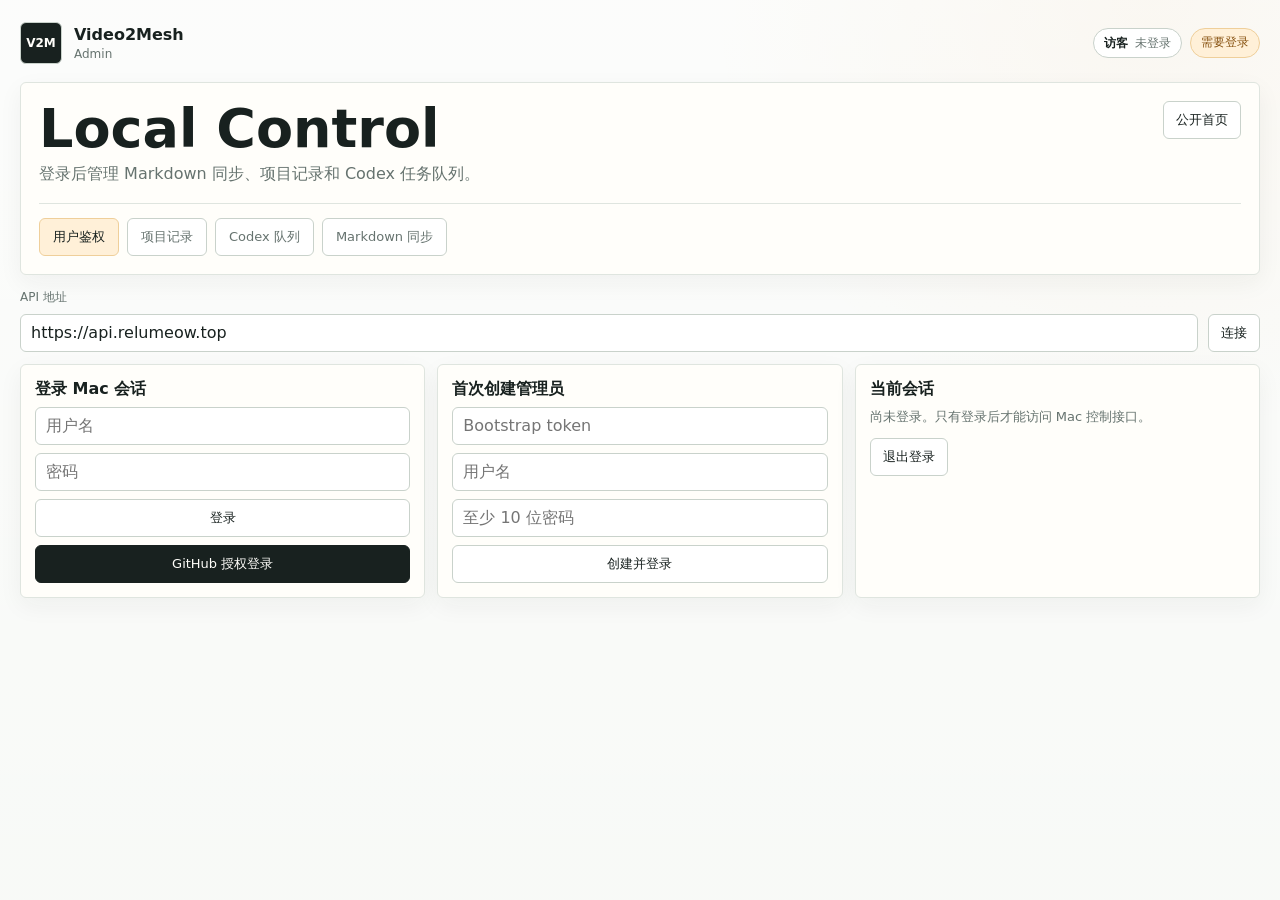
==== docs-blog/admin/index.html @ 68833cd9 "Move admin UI behind admin subdomain" ====
<!doctype html>
<html lang="zh-CN">
  <head>
    <meta charset="utf-8" />
    <meta name="viewport" content="width=device-width, initial-scale=1" />
    <meta name="robots" content="noindex,nofollow" />
    <title>Video2Mesh Admin</title>
    <meta name="description" content="Video2Mesh 管理员界面。" />
    <link rel="stylesheet" href="../styles.css" />
    <link rel="stylesheet" href="./admin.css" />
  </head>
  <body class="admin-body">
    <main class="admin-shell">
      <header class="admin-topbar">
        <a class="brand" href="https://relumeow.top/" aria-label="返回公开文档站">
          <span class="brand-mark">V2M</span>
          <span>
            <strong>Video2Mesh</strong>
            <em>Admin</em>
          </span>
        </a>
        <div class="admin-userbar" aria-label="当前用户">
          <span id="identityBadge" class="identity-pill" data-role="guest">
            <strong id="identityRole">访客</strong>
            <em id="identityName">未登录</em>
          </span>
          <span id="apiStatus" class="status-pill">未连接</span>
        </div>
      </header>

      <section class="admin-panel" aria-label="管理入口">
        <div class="admin-heading">
          <div>
            <h1>Local Control</h1>
            <p>登录后管理 Markdown 同步、项目记录和 Codex 任务队列。</p>
          </div>
          <a class="admin-link" href="https://relumeow.top/">公开首页</a>
        </div>
        <nav class="admin-tabs" aria-label="管理标签">
          <button class="admin-tab active" data-admin-tab="auth" type="button" aria-selected="true">用户鉴权</button>
          <button class="admin-tab" data-admin-tab="projects" type="button" aria-selected="false">项目记录</button>
          <button class="admin-tab" data-admin-tab="tasks" type="button" aria-selected="false">Codex 队列</button>
          <button class="admin-tab" data-admin-tab="docs" type="button" aria-selected="false">Markdown 同步</button>
        </nav>
      </section>

      <section class="admin-tab-panel" data-tab-panel="auth" aria-label="用户鉴权">
        <div class="api-connect-grid">
          <label>
            <span>API 地址</span>
            <input id="apiUrlInput" type="url" placeholder="https://api.relumeow.top" autocomplete="off" />
          </label>
          <button id="apiHealthCheck" type="button">连接</button>
        </div>
        <div class="auth-grid">
          <form id="loginForm" class="stack-form auth-card">
            <h2>登录 Mac 会话</h2>
            <input name="username" type="text" placeholder="用户名" autocomplete="username" required />
            <input name="password" type="password" placeholder="密码" autocomplete="current-password" required />
            <button type="submit">登录</button>
            <button id="githubLoginButton" class="github-button" type="button">GitHub 授权登录</button>
          </form>

          <form id="setupForm" class="stack-form auth-card">
            <h2>首次创建管理员</h2>
            <input name="bootstrap_token" type="password" placeholder="Bootstrap token" autocomplete="off" required />
            <input name="username" type="text" placeholder="用户名" autocomplete="username" required />
            <input name="password" type="password" placeholder="至少 10 位密码" autocomplete="new-password" required />
            <button type="submit">创建并登录</button>
          </form>

          <section class="auth-card session-card" aria-label="当前会话">
            <h2>当前会话</h2>
            <p id="sessionInfo">尚未登录。只有登录后才能访问 Mac 控制接口。</p>
            <button id="logoutButton" type="button">退出登录</button>
          </section>
        </div>
      </section>

      <section class="admin-tab-panel" data-tab-panel="projects" aria-label="项目记录" hidden>
        <article class="control-card">
          <header>
            <h2>项目记录</h2>
            <button id="refreshProjects" type="button">刷新</button>
          </header>
          <div id="projectList" class="record-list"></div>
          <form id="projectForm" class="stack-form">
            <input name="name" type="text" placeholder="项目名，例如 Video2Mesh / PaperReading" required />
            <input name="repo" type="text" placeholder="本地路径或仓库 URL" />
            <input name="summary" type="text" placeholder="最近进展 / 备注" />
            <button type="submit">添加项目</button>
          </form>
        </article>
      </section>

      <section class="admin-tab-panel" data-tab-panel="tasks" aria-label="Codex 任务队列" hidden>
        <article class="control-card">
          <header>
            <h2>Codex 任务队列</h2>
            <button id="refreshTasks" type="button">刷新</button>
          </header>
          <div id="taskList" class="record-list"></div>
          <form id="taskForm" class="stack-form">
            <input name="project" type="text" placeholder="所属项目" value="Video2Mesh" />
            <select name="priority" aria-label="优先级">
              <option value="normal">normal</option>
              <option value="high">high</option>
              <option value="low">low</option>
            </select>
            <textarea name="prompt" rows="5" placeholder="从手机发给这台电脑上 Codex 的任务..." required></textarea>
            <button type="submit">加入队列</button>
          </form>
        </article>
      </section>

      <section class="admin-tab-panel" data-tab-panel="docs" aria-label="远程同步 Markdown" hidden>
        <article class="control-card md-sync-card">
          <header>
            <h2>远程同步 Markdown</h2>
          </header>
          <form id="remoteDocForm" class="stack-form">
            <input name="title" type="text" placeholder="文档标题" required />
            <div class="inline-fields">
              <input name="category" type="text" placeholder="分类" value="Remote" />
              <input name="tags" type="text" placeholder="标签，用逗号分隔" />
            </div>
            <input name="summary" type="text" placeholder="摘要，可选" />
            <textarea name="markdown" rows="12" placeholder="# 新文档&#10;&#10;Codex 可以把写好的 Markdown 通过这个 API 同步进网站。" required></textarea>
            <button type="submit">同步到网站</button>
          </form>
        </article>
      </section>
    </main>

    <script src="./admin.js"></script>
  </body>
</html>
---- docs-blog/styles.css ----
:root {
  --bg: #f6f8f5;
  --paper: #fffefa;
  --surface: #ffffff;
  --ink: #18211f;
  --muted: #66736f;
  --line: #dfe5df;
  --line-strong: #c9d2cb;
  --accent: #0d776f;
  --accent-soft: #dcefeb;
  --amber: #d98923;
  --amber-soft: #fff0d8;
  --code: #10201e;
  --shadow: 0 14px 38px rgba(34, 45, 41, 0.08);
  --radius: 6px;
  font-family: Inter, ui-sans-serif, system-ui, -apple-system, BlinkMacSystemFont, "PingFang SC", "Microsoft YaHei", "Noto Sans CJK SC", sans-serif;
  color: var(--ink);
  background: var(--bg);
}

* { box-sizing: border-box; }
html { scroll-behavior: smooth; }
body {
  margin: 0;
  min-height: 100vh;
  background:
    linear-gradient(rgba(255, 255, 255, 0.56), rgba(255, 255, 255, 0.18)),
    radial-gradient(circle at 20% 0%, rgba(13, 119, 111, 0.08), transparent 32%),
    var(--bg);
  color: var(--ink);
}

button, input { font: inherit; }
textarea { font: inherit; }
button { cursor: pointer; }
a { color: inherit; }

.app-shell {
  display: grid;
  grid-template-columns: 280px minmax(0, 1fr);
  min-height: 100vh;
}

.sidebar {
  position: sticky;
  top: 0;
  height: 100vh;
  padding: 22px 18px;
  border-right: 1px solid var(--line);
  background: rgba(255, 254, 250, 0.86);
  backdrop-filter: blur(18px);
  overflow-y: auto;
}

.brand {
  display: flex;
  gap: 12px;
  align-items: center;
  text-decoration: none;
  margin-bottom: 30px;
}

.brand-mark {
  display: grid;
  place-items: center;
  width: 42px;
  height: 42px;
  border: 1px solid var(--line-strong);
  background: var(--ink);
  color: #fffefa;
  border-radius: var(--radius);
  font-size: 12px;
  font-weight: 800;
  letter-spacing: 0;
}

.brand strong, .brand em { display: block; }
.brand strong { font-size: 16px; line-height: 1.2; }
.brand em { margin-top: 2px; color: var(--muted); font-size: 12px; font-style: normal; }

.side-nav { display: grid; gap: 6px; margin-bottom: 28px; }
.nav-item {
  display: flex;
  justify-content: space-between;
  align-items: center;
  gap: 12px;
  border: 1px solid transparent;
  background: transparent;
  color: var(--muted);
  border-radius: var(--radius);
  padding: 9px 10px;
  text-align: left;
  width: 100%;
  font-size: 14px;
}
.nav-item:hover, .nav-item.active { color: var(--ink); background: var(--accent-soft); border-color: #c5e0da; }
.nav-item span:last-child { font-size: 12px; color: var(--muted); }

.upload-panel,
.draft-panel {
  border-top: 1px solid var(--line);
  padding-top: 20px;
}
.draft-panel { margin-top: 20px; }
.upload-panel h2, .draft-panel h2, .toc-panel h2, .quick-card h2 {
  margin: 0 0 8px;
  font-size: 13px;
  text-transform: uppercase;
  letter-spacing: .08em;
}
.upload-panel p {
  margin: 0 0 14px;
  color: var(--muted);
  font-size: 13px;
  line-height: 1.55;
}
.upload-button {
  display: inline-flex;
  align-items: center;
  justify-content: center;
  min-height: 36px;
  padding: 0 12px;
  border-radius: var(--radius);
  background: var(--ink);
  color: #fff;
  font-size: 13px;
}
.upload-button input { display: none; }
.upload-list { margin-top: 12px; display: grid; gap: 6px; color: var(--muted); font-size: 12px; }
.secondary-button {
  min-height: 36px;
  width: 100%;
  border: 1px solid var(--line-strong);
  border-radius: var(--radius);
  background: var(--surface);
  color: var(--ink);
  padding: 0 12px;
  font-size: 13px;
}
.secondary-button:hover { border-color: var(--accent); background: var(--accent-soft); }

.main { min-width: 0; padding: 24px 28px 54px; }
.topbar {
  display: flex;
  justify-content: space-between;
  gap: 24px;
  align-items: center;
  margin: 0 auto 24px;
  max-width: 1360px;
}
.topbar h1 { margin: 0; font-size: clamp(28px, 4vw, 48px); line-height: 1.02; letter-spacing: 0; }
.topbar p { margin: 8px 0 0; color: var(--muted); }

.search-wrap {
  display: flex;
  gap: 8px;
  align-items: center;
  min-width: min(460px, 40vw);
}
.search-wrap input {
  width: 100%;
  min-height: 44px;
  border: 1px solid var(--line-strong);
  border-radius: var(--radius);
  background: var(--surface);
  padding: 0 14px;
  color: var(--ink);
  outline: none;
  box-shadow: 0 1px 0 rgba(255,255,255,0.8);
}
.search-wrap input:focus { border-color: var(--accent); box-shadow: 0 0 0 3px rgba(13, 119, 111, .14); }
.search-wrap button, .view-actions button, .back-link, .article-actions button, .editor-toolbar button {
  min-height: 42px;
  border: 1px solid var(--line-strong);
  border-radius: var(--radius);
  background: var(--surface);
  color: var(--ink);
  padding: 0 12px;
  font-size: 13px;
}

.home-view, .article-view { max-width: 1360px; margin: 0 auto; }
.feature-row {
  display: grid;
  grid-template-columns: minmax(0, 1.7fr) minmax(280px, .8fr);
  gap: 16px;
  margin-bottom: 18px;
}
.hero-card, .quick-card {
  background: var(--paper);
  border: 1px solid var(--line);
  border-radius: var(--radius);
  box-shadow: var(--shadow);
}
.hero-card {
  min-height: 270px;
  display: grid;
  grid-template-columns: minmax(240px, .8fr) minmax(0, 1fr);
  overflow: hidden;
}
.hero-card img {
  width: 100%;
  height: 100%;
  object-fit: contain;
  padding: 24px;
  background: #f3f7f3;
  border-right: 1px solid var(--line);
}
.hero-card div { padding: 34px; align-self: end; }
.hero-card h2 { margin: 0 0 14px; font-size: clamp(30px, 4vw, 56px); line-height: 1.02; max-width: 760px; }
.hero-card p { margin: 0; color: var(--muted); font-size: 17px; line-height: 1.65; max-width: 740px; }
.quick-card { padding: 24px; }
.quick-card ol { margin: 16px 0 0; padding-left: 20px; color: var(--muted); line-height: 1.7; }

.toolbar {
  display: flex;
  justify-content: space-between;
  align-items: center;
  gap: 16px;
  margin: 22px 0 14px;
}
.chip-row { display: flex; gap: 8px; flex-wrap: wrap; }
.chip {
  min-height: 34px;
  border: 1px solid var(--line-strong);
  border-radius: 999px;
  background: var(--surface);
  color: var(--muted);
  padding: 0 12px;
  font-size: 13px;
}
.chip.active { color: var(--ink); background: var(--amber-soft); border-color: #efcf9a; }
.view-actions { display: flex; gap: 8px; }

.doc-grid {
  display: grid;
  grid-template-columns: repeat(3, minmax(0, 1fr));
  gap: 14px;
}
.doc-card {
  display: flex;
  flex-direction: column;
  gap: 14px;
  min-height: 250px;
  border: 1px solid var(--line);
  border-radius: var(--radius);
  background: var(--surface);
  padding: 18px;
  box-shadow: 0 8px 24px rgba(34, 45, 41, 0.04);
  text-decoration: none;
}
.doc-card:hover { border-color: #b5cbc5; transform: translateY(-1px); transition: transform .18s ease, border-color .18s ease; }
.doc-card header { display: flex; justify-content: space-between; gap: 10px; color: var(--muted); font-size: 12px; }
.doc-card h2 { margin: 0; font-size: 22px; line-height: 1.25; }
.doc-card p { margin: 0; color: var(--muted); line-height: 1.6; }
.doc-tags { margin-top: auto; display: flex; flex-wrap: wrap; gap: 6px; }
.doc-tags span { border: 1px solid var(--line); background: #fbfcfa; border-radius: 999px; padding: 4px 8px; color: var(--muted); font-size: 12px; }

.article-layout {
  display: grid;
  grid-template-columns: minmax(0, 840px) 300px;
  gap: 26px;
  align-items: start;
}
.back-link { margin-bottom: 14px; }
.article-body-wrap {
  background: var(--paper);
  border: 1px solid var(--line);
  border-radius: var(--radius);
  box-shadow: var(--shadow);
  padding: clamp(24px, 4vw, 52px);
}
.article-meta {
  display: flex;
  flex-wrap: wrap;
  gap: 8px;
  color: var(--muted);
  font-size: 13px;
  margin-bottom: 14px;
}
.article-meta span { border: 1px solid var(--line); border-radius: 999px; padding: 5px 9px; background: #fbfcfa; }

.article-actions {
  display: flex;
  justify-content: space-between;
  align-items: center;
  gap: 12px;
  margin-bottom: 24px;
  padding-bottom: 18px;
  border-bottom: 1px solid var(--line);
}
.action-group { display: flex; align-items: center; gap: 8px; flex-wrap: wrap; }
.article-actions button:hover,
.editor-toolbar button:hover { border-color: var(--accent); background: var(--accent-soft); }
.draft-status {
  min-height: 20px;
  color: var(--muted);
  font-size: 13px;
  text-align: right;
}

.editor-panel {
  margin-bottom: 28px;
  border: 1px solid var(--line-strong);
  border-radius: var(--radius);
  background: #fbfcfa;
  overflow: hidden;
}
.editor-toolbar {
  display: flex;
  justify-content: space-between;
  align-items: center;
  gap: 12px;
  padding: 12px;
  border-bottom: 1px solid var(--line);
  background: #f1f6f3;
}
.editor-toolbar strong { font-size: 14px; }
.editor-grid {
  display: grid;
  grid-template-columns: minmax(0, 1fr) minmax(0, 1fr);
  min-height: 520px;
}
.editor-grid textarea {
  width: 100%;
  min-height: 520px;
  resize: vertical;
  border: 0;
  border-right: 1px solid var(--line);
  border-radius: 0;
  background: #fffefa;
  color: var(--ink);
  padding: 18px;
  outline: none;
  font-family: "SFMono-Regular", Consolas, "Liberation Mono", monospace;
  font-size: 14px;
  line-height: 1.62;
}
.editor-grid textarea:focus { box-shadow: inset 0 0 0 2px rgba(13, 119, 111, .18); }
.editor-preview {
  min-height: 520px;
  max-height: 70vh;
  overflow: auto;
  padding: 18px;
  background: var(--surface);
}
.editor-preview h1 { font-size: 34px; }
.editor-preview h2 { font-size: 24px; margin-top: 28px; }

.article-body { font-size: 16px; line-height: 1.78; }
.article-body h1 {
  font-size: clamp(34px, 5vw, 62px);
  line-height: 1.05;
  letter-spacing: 0;
  margin: 0 0 26px;
}
.article-body h2 { font-size: 28px; margin: 44px 0 14px; line-height: 1.2; }
.article-body h3 { font-size: 21px; margin: 34px 0 10px; }
.article-body h4 { font-size: 17px; margin: 28px 0 8px; }
.article-body p { margin: 14px 0; }
.article-body a { color: var(--accent); text-decoration-thickness: 1px; text-underline-offset: 3px; }
.article-body img { max-width: 100%; border-radius: var(--radius); border: 1px solid var(--line); display: block; margin: 18px 0; }
.article-body pre {
  overflow-x: auto;
  padding: 16px;
  border-radius: var(--radius);
  background: var(--code);
  color: #e8fff9;
  border: 1px solid #1b3834;
}
.article-body code { font-family: "SFMono-Regular", Consolas, "Liberation Mono", monospace; font-size: .92em; }
.article-body :not(pre) > code { background: #edf4f1; color: #163d38; padding: 2px 5px; border-radius: 4px; }
.article-body table { width: 100%; border-collapse: collapse; margin: 18px 0; font-size: 14px; }
.article-body th, .article-body td { border: 1px solid var(--line); padding: 9px 10px; vertical-align: top; }
.article-body th { background: #eef5f2; text-align: left; }
.article-body blockquote { margin: 18px 0; padding: 2px 0 2px 18px; border-left: 3px solid var(--accent); color: var(--muted); }
.article-body details { border: 1px solid var(--line); border-radius: var(--radius); padding: 12px 14px; margin: 14px 0; background: #fbfcfa; }
.article-body summary { cursor: pointer; font-weight: 700; }
.task-item { list-style: none; margin-left: -22px; }
.task-item input { margin-right: 8px; accent-color: var(--accent); }
.task-item label { cursor: pointer; }

.toc-panel {
  position: sticky;
  top: 24px;
  border: 1px solid var(--line);
  border-radius: var(--radius);
  background: rgba(255, 255, 255, .8);
  padding: 18px;
  max-height: calc(100vh - 48px);
  overflow-y: auto;
}
.toc-panel nav { display: grid; gap: 8px; margin-bottom: 22px; }
.toc-panel a {
  text-decoration: none;
  color: var(--muted);
  font-size: 13px;
  line-height: 1.35;
}
.toc-panel a:hover { color: var(--accent); }
.toc-level-3 { padding-left: 10px; }
.toc-level-4 { padding-left: 20px; }
.reading-stack { border-top: 1px solid var(--line); padding-top: 16px; }
.related-item { display: block; text-decoration: none; padding: 10px 0; border-bottom: 1px solid var(--line); }
.related-item strong { display: block; font-size: 14px; line-height: 1.35; }
.related-item span { color: var(--muted); font-size: 12px; }

.empty-state {
  grid-column: 1 / -1;
  border: 1px dashed var(--line-strong);
  border-radius: var(--radius);
  padding: 36px;
  color: var(--muted);
  background: rgba(255,255,255,.6);
}

@media (max-width: 1080px) {
  .app-shell { grid-template-columns: 1fr; }
  .sidebar {
    position: static;
    height: auto;
    border-right: 0;
    border-bottom: 1px solid var(--line);
  }
  .side-nav { grid-template-columns: repeat(3, minmax(0, 1fr)); }
  .topbar, .feature-row, .toolbar { flex-direction: column; align-items: stretch; }
  .topbar { display: grid; }
  .search-wrap { min-width: 0; }
  .feature-row { grid-template-columns: 1fr; }
  .doc-grid { grid-template-columns: repeat(2, minmax(0, 1fr)); }
  .article-layout { grid-template-columns: 1fr; }
  .toc-panel { position: static; max-height: none; }
  .editor-grid { grid-template-columns: 1fr; }
  .editor-grid textarea { border-right: 0; border-bottom: 1px solid var(--line); }
}

@media (max-width: 720px) {
  .main { padding: 18px 14px 42px; }
  .side-nav { grid-template-columns: 1fr 1fr; }
  .hero-card { grid-template-columns: 1fr; }
  .hero-card img { min-height: 180px; border-right: 0; border-bottom: 1px solid var(--line); }
  .hero-card div { padding: 22px; }
  .doc-grid { grid-template-columns: 1fr; }
  .toolbar { display: grid; }
  .search-wrap { display: grid; grid-template-columns: 1fr auto; }
  .article-actions, .editor-toolbar { align-items: stretch; flex-direction: column; }
  .draft-status { text-align: left; }
  .action-group { display: grid; grid-template-columns: 1fr; width: 100%; }
  .article-actions button, .editor-toolbar button { width: 100%; }
  .editor-grid, .editor-grid textarea, .editor-preview { min-height: 380px; }
}
---- docs-blog/admin/admin.css ----
.admin-body {
  min-height: 100vh;
  background:
    linear-gradient(rgba(255, 255, 255, 0.64), rgba(255, 255, 255, 0.22)),
    radial-gradient(circle at 90% 0%, rgba(217, 137, 35, 0.12), transparent 30%),
    var(--bg);
}

.admin-shell {
  width: min(1240px, calc(100vw - 32px));
  margin: 0 auto;
  padding: 22px 0 48px;
}

.admin-topbar,
.admin-heading,
.control-card header {
  display: flex;
  align-items: center;
  justify-content: space-between;
  gap: 16px;
}

.admin-topbar {
  margin-bottom: 18px;
}

.admin-topbar .brand {
  margin-bottom: 0;
}

.admin-userbar {
  display: flex;
  align-items: center;
  justify-content: flex-end;
  gap: 8px;
  min-width: 0;
}

.admin-panel,
.auth-card,
.control-card {
  border: 1px solid var(--line);
  border-radius: var(--radius);
  background: var(--paper);
  box-shadow: 0 8px 24px rgba(34, 45, 41, 0.05);
}

.admin-panel {
  padding: 18px;
  margin-bottom: 14px;
}

.admin-heading {
  align-items: flex-start;
  margin-bottom: 16px;
}

.admin-heading h1 {
  margin: 0 0 6px;
  font-size: clamp(30px, 5vw, 54px);
  line-height: 1.02;
  letter-spacing: 0;
}

.admin-heading p,
.auth-card p,
.record-item p,
.record-item span {
  color: var(--muted);
}

.admin-heading p {
  margin: 0;
  line-height: 1.55;
}

.admin-link {
  flex: 0 0 auto;
  min-height: 38px;
  display: inline-flex;
  align-items: center;
  justify-content: center;
  border: 1px solid var(--line-strong);
  border-radius: var(--radius);
  background: var(--surface);
  color: var(--ink);
  padding: 0 12px;
  text-decoration: none;
  font-size: 13px;
}

.admin-tabs {
  display: flex;
  flex-wrap: wrap;
  gap: 8px;
  border-top: 1px solid var(--line);
  padding-top: 14px;
}

.admin-tab {
  min-height: 38px;
  border: 1px solid var(--line-strong);
  border-radius: var(--radius);
  background: var(--surface);
  color: var(--muted);
  padding: 0 13px;
  font-size: 13px;
}

.admin-tab:hover {
  border-color: var(--accent);
  color: var(--ink);
  background: var(--accent-soft);
}

.admin-tab.active {
  border-color: #efcf9a;
  background: var(--amber-soft);
  color: var(--ink);
}

.admin-tab-panel {
  margin-bottom: 14px;
}

.identity-pill {
  display: inline-flex;
  align-items: center;
  gap: 7px;
  min-height: 30px;
  max-width: min(42vw, 360px);
  border: 1px solid var(--line-strong);
  border-radius: 999px;
  background: var(--surface);
  padding: 4px 10px;
  white-space: nowrap;
}

.identity-pill strong,
.identity-pill em {
  display: block;
  overflow: hidden;
  text-overflow: ellipsis;
}

.identity-pill strong {
  color: var(--ink);
  font-size: 12px;
}

.identity-pill em {
  color: var(--muted);
  font-size: 12px;
  font-style: normal;
}

.identity-pill[data-role="admin"] {
  border-color: #a8d7c4;
  background: #e8f8ef;
}

.identity-pill[data-role="admin"] strong {
  color: #1f6a43;
}

.status-pill {
  flex: 0 0 auto;
  min-height: 30px;
  border: 1px solid var(--line-strong);
  border-radius: 999px;
  padding: 5px 10px;
  background: var(--surface);
  color: var(--muted);
  font-size: 12px;
  white-space: nowrap;
}

.status-pill[data-state="ok"] { border-color: #a8d7c4; background: #e8f8ef; color: #1f6a43; }
.status-pill[data-state="busy"] { border-color: #efcf9a; background: var(--amber-soft); color: #885312; }
.status-pill[data-state="warn"] { border-color: #efcf9a; background: var(--amber-soft); color: #885312; }
.status-pill[data-state="error"] { border-color: #e4aaa4; background: #fff0ee; color: #9d3027; }

.api-connect-grid {
  display: grid;
  grid-template-columns: minmax(220px, 1fr) auto;
  gap: 10px;
  align-items: end;
  margin-bottom: 12px;
}

.api-connect-grid label,
.stack-form {
  display: grid;
  gap: 8px;
}

.api-connect-grid span {
  color: var(--muted);
  font-size: 12px;
}

.api-connect-grid input,
.stack-form input,
.stack-form textarea,
.stack-form select,
.record-row select {
  width: 100%;
  min-height: 38px;
  border: 1px solid var(--line-strong);
  border-radius: var(--radius);
  background: var(--surface);
  color: var(--ink);
  padding: 0 10px;
  outline: none;
}

.stack-form textarea {
  min-height: 96px;
  resize: vertical;
  padding: 10px;
  line-height: 1.55;
}

.api-connect-grid input:focus,
.stack-form input:focus,
.stack-form textarea:focus,
.stack-form select:focus,
.record-row select:focus {
  border-color: var(--accent);
  box-shadow: 0 0 0 3px rgba(13, 119, 111, 0.12);
}

.api-connect-grid button,
.auth-card button,
.control-card button,
.stack-form button {
  min-height: 38px;
  border: 1px solid var(--line-strong);
  border-radius: var(--radius);
  background: var(--surface);
  color: var(--ink);
  padding: 0 12px;
  font-size: 13px;
}

.api-connect-grid button:hover,
.auth-card button:hover,
.control-card button:hover,
.stack-form button:hover,
.admin-link:hover {
  border-color: var(--accent);
  background: var(--accent-soft);
}

.auth-grid {
  display: grid;
  grid-template-columns: repeat(3, minmax(0, 1fr));
  gap: 12px;
  margin-bottom: 14px;
}

.auth-card {
  padding: 14px;
}

.auth-card h2,
.control-card h2 {
  margin: 0;
  font-size: 16px;
  line-height: 1.25;
}

.auth-card p {
  margin: 8px 0 12px;
  font-size: 13px;
  line-height: 1.5;
}

.github-button {
  background: var(--ink) !important;
  border-color: var(--ink) !important;
  color: #fffefa !important;
}

.github-button:hover {
  background: #2c3734 !important;
}

.control-grid {
  display: grid;
  grid-template-columns: repeat(3, minmax(0, 1fr));
  gap: 12px;
}

.control-card {
  display: grid;
  gap: 12px;
  align-content: start;
  background: var(--surface);
  padding: 14px;
  min-width: 0;
}

.record-list {
  display: grid;
  gap: 8px;
  min-height: 86px;
  max-height: 320px;
  overflow: auto;
}

.record-item,
.mini-empty {
  border: 1px solid var(--line);
  border-radius: var(--radius);
  background: #fbfcfa;
  padding: 10px;
}

.mini-empty {
  color: var(--muted);
  font-size: 13px;
}

.record-item strong,
.record-item span,
.record-item code {
  display: block;
}

.record-item strong {
  font-size: 14px;
  line-height: 1.35;
}

.record-item span {
  margin-top: 3px;
  font-size: 12px;
}

.record-item p {
  margin: 7px 0 0;
  font-size: 13px;
  line-height: 1.45;
}

.record-item code {
  margin-top: 7px;
  display: block;
  overflow-wrap: anywhere;
  color: #163d38;
  font-size: 12px;
}

.record-row,
.inline-fields {
  display: flex;
  align-items: center;
  gap: 8px;
}

.record-row {
  justify-content: space-between;
}

.record-row select {
  width: auto;
  min-width: 112px;
  min-height: 32px;
  padding: 0 8px;
}

.inline-fields > * {
  min-width: 0;
  flex: 1 1 0;
}

@media (max-width: 980px) {
  .auth-grid,
  .control-grid {
    grid-template-columns: 1fr;
  }

  .admin-topbar {
    align-items: flex-start;
  }
}

@media (max-width: 680px) {
  .admin-shell {
    width: min(100vw - 20px, 1240px);
    padding-top: 12px;
  }

  .admin-topbar,
  .admin-heading,
  .admin-userbar,
  .control-card header,
  .api-connect-grid,
  .record-row,
  .inline-fields {
    display: grid;
    grid-template-columns: 1fr;
  }

  .admin-tabs {
    display: grid;
    grid-template-columns: repeat(2, minmax(0, 1fr));
  }

  .admin-tab {
    width: 100%;
  }

  .identity-pill {
    max-width: 100%;
    justify-content: center;
  }

  .status-pill,
  .api-connect-grid button,
  .auth-card button,
  .control-card button,
  .stack-form button,
  .admin-link,
  .record-row select {
    width: 100%;
  }
}
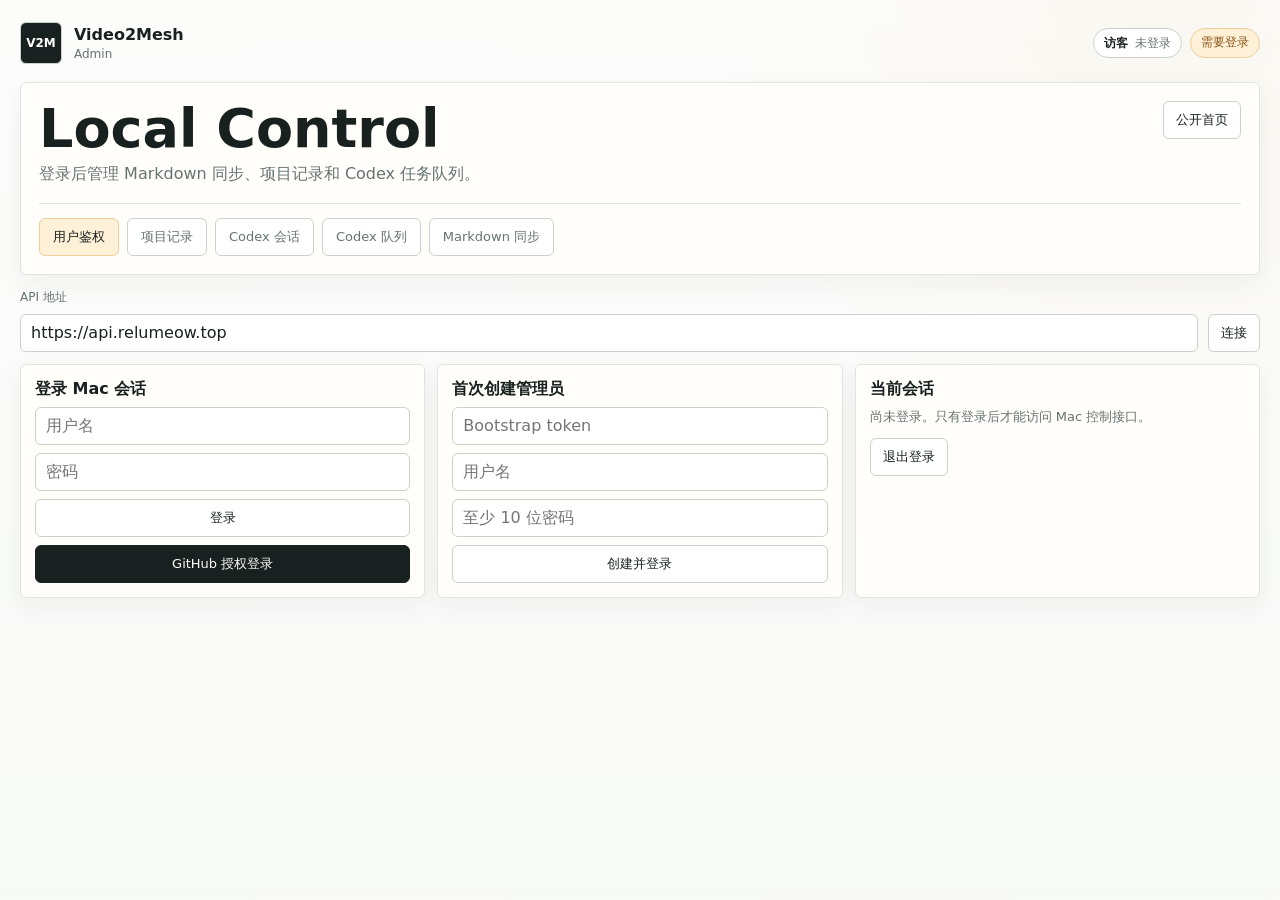
==== commit 99a3e111: "Add admin Codex cloud workspace" ====
--- a/docs-blog/admin/index.html
+++ b/docs-blog/admin/index.html
@@ -39,6 +39,7 @@
         <nav class="admin-tabs" aria-label="管理标签">
           <button class="admin-tab active" data-admin-tab="auth" type="button" aria-selected="true">用户鉴权</button>
           <button class="admin-tab" data-admin-tab="projects" type="button" aria-selected="false">项目记录</button>
+          <button class="admin-tab" data-admin-tab="cloud" type="button" aria-selected="false">Codex 会话</button>
           <button class="admin-tab" data-admin-tab="tasks" type="button" aria-selected="false">Codex 队列</button>
           <button class="admin-tab" data-admin-tab="docs" type="button" aria-selected="false">Markdown 同步</button>
         </nav>
@@ -90,6 +91,95 @@
             <input name="summary" type="text" placeholder="最近进展 / 备注" />
             <button type="submit">添加项目</button>
           </form>
+        </article>
+      </section>
+
+      <section class="admin-tab-panel" data-tab-panel="cloud" aria-label="Codex 会话管理" hidden>
+        <article class="control-card cloud-workspace-card">
+          <header>
+            <div>
+              <h2>Codex Cloud Workspace</h2>
+              <p class="panel-subtitle">管理员会话、项目目录和 Codex 输出文件都保存在这台 Mac 的工作区。</p>
+            </div>
+            <button id="refreshCloudWorkspace" type="button">刷新</button>
+          </header>
+
+          <div class="cloud-layout">
+            <aside class="cloud-sidebar" aria-label="工作区项目和会话">
+              <form id="cloudProjectForm" class="stack-form cloud-mini-form">
+                <input name="name" type="text" placeholder="新项目名" required />
+                <input name="summary" type="text" placeholder="项目备注，可选" />
+                <button type="submit">新建项目</button>
+              </form>
+              <div id="cloudProjectList" class="record-list compact-list"></div>
+
+              <form id="cloudSessionForm" class="stack-form cloud-mini-form">
+                <input name="title" type="text" placeholder="新会话标题" required />
+                <button type="submit">新建会话</button>
+              </form>
+              <div id="cloudSessionList" class="record-list compact-list"></div>
+            </aside>
+
+            <section class="cloud-main" aria-label="Codex 对话">
+              <div class="cloud-session-header">
+                <div>
+                  <strong id="cloudSessionTitle">未选择会话</strong>
+                  <span id="cloudSessionMeta">选择或新建一个会话开始。</span>
+                </div>
+              </div>
+              <div id="cloudMessageList" class="cloud-message-list"></div>
+              <form id="cloudMessageForm" class="stack-form cloud-message-form">
+                <textarea name="content" rows="5" placeholder="给这台 Mac 上的 Codex 发消息；它会进入会话记录和任务队列。" required></textarea>
+                <button type="submit">发送给 Codex</button>
+              </form>
+            </section>
+
+            <aside class="cloud-files" aria-label="Codex 输出文件">
+              <header>
+                <h3>输出文件</h3>
+              </header>
+              <div id="cloudFileList" class="record-list compact-list"></div>
+              <form id="cloudFileForm" class="stack-form cloud-mini-form">
+                <input name="path" type="text" placeholder="outputs/result.md" required />
+                <input name="summary" type="text" placeholder="文件说明，可选" />
+                <textarea name="content" rows="8" placeholder="Codex 输出内容、Markdown、JSON、代码等。" required></textarea>
+                <button type="submit">写入文件</button>
+              </form>
+              <pre id="cloudFilePreview" class="cloud-file-preview">选择文件后预览。</pre>
+            </aside>
+          </div>
+
+          <div class="workspace-ops-grid">
+            <section class="workspace-browser" aria-label="工作区文件">
+              <header>
+                <div>
+                  <h3>工作区文件</h3>
+                  <span id="workspacePathLabel" class="workspace-path">CodexCloudWorkspace</span>
+                </div>
+                <div class="inline-actions">
+                  <button id="workspaceUpButton" type="button">上级</button>
+                  <button id="refreshWorkspaceFiles" type="button">刷新</button>
+                </div>
+              </header>
+              <div id="workspaceFileList" class="record-list workspace-file-list"></div>
+              <pre id="workspaceFilePreview" class="cloud-file-preview workspace-preview">选择工作区文件后预览。</pre>
+            </section>
+
+            <section class="workspace-terminal" aria-label="工作区终端">
+              <header>
+                <div>
+                  <h3>终端</h3>
+                  <span class="workspace-path">cwd: <span id="terminalCwdLabel">CodexCloudWorkspace</span></span>
+                </div>
+              </header>
+              <form id="terminalForm" class="stack-form terminal-form">
+                <input name="cwd" type="text" placeholder="工作目录，例如 project-id" />
+                <textarea name="command" rows="4" placeholder="pwd && ls -la" required></textarea>
+                <button type="submit">运行命令</button>
+              </form>
+              <pre id="terminalOutput" class="terminal-output">$ </pre>
+            </section>
+          </div>
         </article>
       </section>
 
--- a/docs-blog/styles.css
+++ b/docs-blog/styles.css
@@ -140,6 +140,77 @@
 .secondary-button:hover { border-color: var(--accent); background: var(--accent-soft); }
 
 .main { min-width: 0; padding: 24px 28px 54px; }
+.site-navbar {
+  position: sticky;
+  top: 0;
+  z-index: 20;
+  grid-column: 1 / -1;
+  display: flex;
+  align-items: center;
+  justify-content: space-between;
+  gap: 14px;
+  width: 100%;
+  margin: 0;
+  padding: 12px 28px;
+  border-bottom: 1px solid var(--line);
+  background: rgba(246, 248, 245, .9);
+  backdrop-filter: blur(16px);
+}
+.site-tabs {
+  display: flex;
+  align-items: center;
+  gap: 8px;
+  min-width: 0;
+  overflow-x: auto;
+}
+.site-tab {
+  flex: 0 0 auto;
+  min-height: 36px;
+  display: inline-flex;
+  align-items: center;
+  border: 1px solid var(--line-strong);
+  border-radius: var(--radius);
+  background: var(--surface);
+  color: var(--muted);
+  padding: 0 12px;
+  font-size: 13px;
+  text-decoration: none;
+  white-space: nowrap;
+}
+.site-tab:hover,
+.site-tab.active {
+  border-color: #efcf9a;
+  background: var(--amber-soft);
+  color: var(--ink);
+}
+.user-pill {
+  flex: 0 1 auto;
+  display: inline-flex;
+  align-items: center;
+  gap: 8px;
+  min-width: 0;
+  max-width: min(36vw, 340px);
+  min-height: 34px;
+  border: 1px solid var(--line-strong);
+  border-radius: 999px;
+  background: var(--surface);
+  color: var(--muted);
+  padding: 4px 11px;
+  text-decoration: none;
+  white-space: nowrap;
+}
+.user-pill strong,
+.user-pill span {
+  overflow: hidden;
+  text-overflow: ellipsis;
+}
+.user-pill strong { color: var(--ink); font-size: 12px; }
+.user-pill span { font-size: 12px; }
+.user-pill[data-role="admin"] {
+  border-color: #a8d7c4;
+  background: #e8f8ef;
+}
+.user-pill[data-role="admin"] strong { color: #1f6a43; }
 .topbar {
   display: flex;
   justify-content: space-between;
@@ -391,13 +462,20 @@
   overflow-y: auto;
 }
 .toc-panel nav { display: grid; gap: 8px; margin-bottom: 22px; }
-.toc-panel a {
+.toc-panel a,
+.toc-link {
+  width: 100%;
+  border: 0;
+  background: transparent;
+  padding: 0;
+  text-align: left;
   text-decoration: none;
   color: var(--muted);
   font-size: 13px;
   line-height: 1.35;
 }
-.toc-panel a:hover { color: var(--accent); }
+.toc-panel a:hover,
+.toc-link:hover { color: var(--accent); }
 .toc-level-3 { padding-left: 10px; }
 .toc-level-4 { padding-left: 20px; }
 .reading-stack { border-top: 1px solid var(--line); padding-top: 16px; }
@@ -424,6 +502,7 @@
   }
   .side-nav { grid-template-columns: repeat(3, minmax(0, 1fr)); }
   .topbar, .feature-row, .toolbar { flex-direction: column; align-items: stretch; }
+  .site-navbar { align-items: stretch; }
   .topbar { display: grid; }
   .search-wrap { min-width: 0; }
   .feature-row { grid-template-columns: 1fr; }
@@ -443,6 +522,10 @@
   .doc-grid { grid-template-columns: 1fr; }
   .toolbar { display: grid; }
   .search-wrap { display: grid; grid-template-columns: 1fr auto; }
+  .site-navbar { display: grid; }
+  .site-tabs { display: grid; grid-template-columns: 1fr 1fr; overflow: visible; }
+  .site-tab { justify-content: center; }
+  .user-pill { max-width: 100%; justify-content: center; }
   .article-actions, .editor-toolbar { align-items: stretch; flex-direction: column; }
   .draft-status { text-align: left; }
   .action-group { display: grid; grid-template-columns: 1fr; width: 100%; }
--- a/docs-blog/admin/admin.css
+++ b/docs-blog/admin/admin.css
@@ -65,6 +65,7 @@
 
 .admin-heading p,
 .auth-card p,
+.panel-subtitle,
 .record-item p,
 .record-item span {
   color: var(--muted);
@@ -318,6 +319,22 @@
   padding: 10px;
 }
 
+button.record-item {
+  width: 100%;
+  color: inherit;
+  text-align: left;
+}
+
+button.record-item:hover {
+  border-color: var(--accent);
+  background: var(--accent-soft);
+}
+
+button.record-item.active {
+  border-color: #8ecbb5;
+  background: #edf8f2;
+}
+
 .mini-empty {
   color: var(--muted);
   font-size: 13px;
@@ -376,10 +393,244 @@
   flex: 1 1 0;
 }
 
+.panel-subtitle {
+  margin: 4px 0 0;
+  font-size: 13px;
+}
+
+.cloud-workspace-card {
+  gap: 14px;
+}
+
+.cloud-layout {
+  display: grid;
+  grid-template-columns: minmax(210px, 280px) minmax(0, 1fr) minmax(220px, 320px);
+  gap: 12px;
+  align-items: stretch;
+}
+
+.cloud-sidebar,
+.cloud-main,
+.cloud-files {
+  min-width: 0;
+  border: 1px solid var(--line);
+  border-radius: var(--radius);
+  background: #fbfcfa;
+  padding: 10px;
+}
+
+.cloud-sidebar,
+.cloud-files {
+  display: grid;
+  gap: 10px;
+  align-content: start;
+}
+
+.cloud-main {
+  display: grid;
+  grid-template-rows: auto minmax(300px, 1fr) auto;
+  gap: 10px;
+  min-height: 600px;
+}
+
+.cloud-mini-form {
+  border-bottom: 1px solid var(--line);
+  padding-bottom: 10px;
+}
+
+.compact-list {
+  max-height: 240px;
+  min-height: 74px;
+}
+
+.cloud-session-header {
+  display: flex;
+  align-items: center;
+  justify-content: space-between;
+  gap: 10px;
+  border-bottom: 1px solid var(--line);
+  padding-bottom: 10px;
+}
+
+.cloud-session-header strong,
+.cloud-session-header span {
+  display: block;
+}
+
+.cloud-session-header strong {
+  font-size: 15px;
+}
+
+.cloud-session-header span {
+  margin-top: 3px;
+  color: var(--muted);
+  font-size: 12px;
+  overflow-wrap: anywhere;
+}
+
+.cloud-message-list {
+  display: grid;
+  align-content: start;
+  gap: 10px;
+  overflow: auto;
+  padding-right: 4px;
+}
+
+.cloud-message {
+  width: min(88%, 760px);
+  border: 1px solid var(--line);
+  border-radius: var(--radius);
+  background: var(--surface);
+  padding: 10px;
+}
+
+.cloud-message.user {
+  justify-self: end;
+  border-color: #efcf9a;
+  background: var(--amber-soft);
+}
+
+.cloud-message.assistant,
+.cloud-message.tool {
+  justify-self: start;
+  border-color: #a8d7c4;
+  background: #eff9f4;
+}
+
+.cloud-message.system {
+  justify-self: center;
+  background: #f5f5f2;
+}
+
+.cloud-message-meta {
+  display: flex;
+  justify-content: space-between;
+  gap: 8px;
+  color: var(--muted);
+  font-size: 12px;
+}
+
+.cloud-message pre,
+.cloud-file-preview {
+  margin: 8px 0 0;
+  white-space: pre-wrap;
+  overflow-wrap: anywhere;
+  font-family: ui-monospace, SFMono-Regular, Menlo, Consolas, monospace;
+  font-size: 12px;
+  line-height: 1.55;
+}
+
+.cloud-message-form textarea {
+  min-height: 112px;
+}
+
+.cloud-files header h3 {
+  margin: 0;
+  font-size: 14px;
+}
+
+.cloud-file-preview {
+  min-height: 160px;
+  max-height: 260px;
+  overflow: auto;
+  border: 1px solid var(--line);
+  border-radius: var(--radius);
+  background: var(--surface);
+  padding: 10px;
+  color: var(--ink);
+}
+
+.workspace-ops-grid {
+  display: grid;
+  grid-template-columns: minmax(0, 1fr) minmax(320px, 0.8fr);
+  gap: 12px;
+}
+
+.workspace-browser,
+.workspace-terminal {
+  min-width: 0;
+  border: 1px solid var(--line);
+  border-radius: var(--radius);
+  background: #fbfcfa;
+  padding: 10px;
+}
+
+.workspace-browser,
+.workspace-terminal {
+  display: grid;
+  gap: 10px;
+  align-content: start;
+}
+
+.workspace-browser header,
+.workspace-terminal header {
+  display: flex;
+  align-items: center;
+  justify-content: space-between;
+  gap: 10px;
+}
+
+.workspace-browser h3,
+.workspace-terminal h3 {
+  margin: 0;
+  font-size: 14px;
+}
+
+.workspace-path {
+  display: block;
+  margin-top: 3px;
+  color: var(--muted);
+  font-family: ui-monospace, SFMono-Regular, Menlo, Consolas, monospace;
+  font-size: 12px;
+  overflow-wrap: anywhere;
+}
+
+.inline-actions {
+  display: flex;
+  gap: 8px;
+  flex: 0 0 auto;
+}
+
+.workspace-file-list {
+  max-height: 280px;
+}
+
+.workspace-preview {
+  min-height: 220px;
+  max-height: 340px;
+}
+
+.terminal-form textarea {
+  min-height: 92px;
+}
+
+.terminal-output {
+  min-height: 300px;
+  max-height: 420px;
+  overflow: auto;
+  margin: 0;
+  border: 1px solid var(--line);
+  border-radius: var(--radius);
+  background: #17211f;
+  color: #e8f8ef;
+  padding: 12px;
+  white-space: pre-wrap;
+  overflow-wrap: anywhere;
+  font-family: ui-monospace, SFMono-Regular, Menlo, Consolas, monospace;
+  font-size: 12px;
+  line-height: 1.55;
+}
+
 @media (max-width: 980px) {
   .auth-grid,
-  .control-grid {
+  .control-grid,
+  .cloud-layout,
+  .workspace-ops-grid {
     grid-template-columns: 1fr;
+  }
+
+  .cloud-main {
+    min-height: 480px;
   }
 
   .admin-topbar {
@@ -397,9 +648,12 @@
   .admin-heading,
   .admin-userbar,
   .control-card header,
+  .workspace-browser header,
+  .workspace-terminal header,
   .api-connect-grid,
   .record-row,
-  .inline-fields {
+  .inline-fields,
+  .inline-actions {
     display: grid;
     grid-template-columns: 1fr;
   }
@@ -427,4 +681,8 @@
   .record-row select {
     width: 100%;
   }
-}
+
+  .cloud-message {
+    width: 100%;
+  }
+}
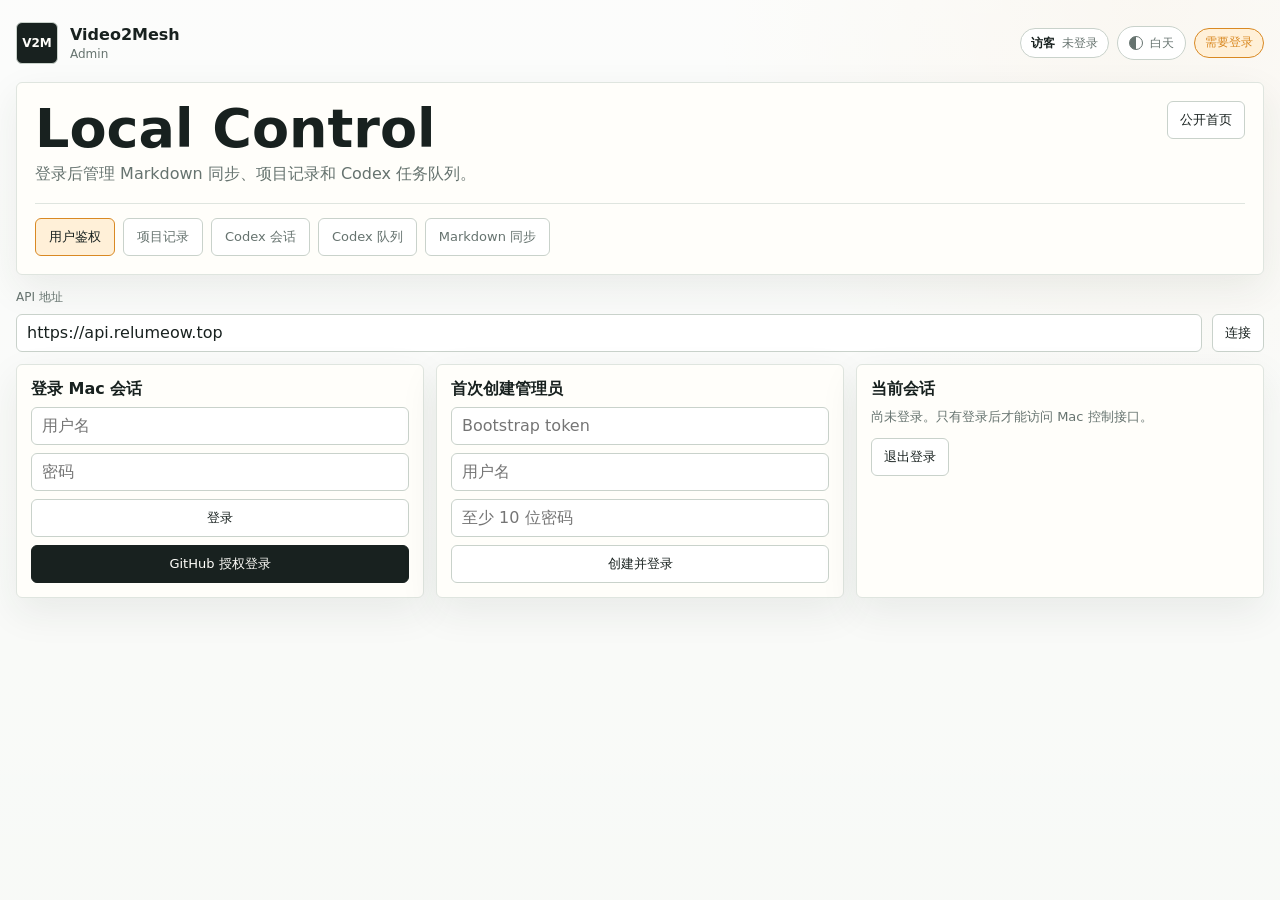
==== commit d5aab307: "Enhance docs blog with rich markdown figures" ====
--- a/docs-blog/admin/index.html
+++ b/docs-blog/admin/index.html
@@ -6,6 +6,7 @@
     <meta name="robots" content="noindex,nofollow" />
     <title>Video2Mesh Admin</title>
     <meta name="description" content="Video2Mesh 管理员界面。" />
+    <script src="../theme.js"></script>
     <link rel="stylesheet" href="../styles.css" />
     <link rel="stylesheet" href="./admin.css" />
   </head>
@@ -24,6 +25,10 @@
             <strong id="identityRole">访客</strong>
             <em id="identityName">未登录</em>
           </span>
+          <button class="theme-toggle" type="button" data-theme-toggle>
+            <span class="theme-toggle-icon" aria-hidden="true"></span>
+            <span data-theme-label>白天</span>
+          </button>
           <span id="apiStatus" class="status-pill">未连接</span>
         </div>
       </header>
@@ -95,90 +100,208 @@
       </section>
 
       <section class="admin-tab-panel" data-tab-panel="cloud" aria-label="Codex 会话管理" hidden>
-        <article class="control-card cloud-workspace-card">
-          <header>
+        <article class="control-card cloud-workspace-card codex-web-card">
+          <header class="codex-workspace-top">
             <div>
-              <h2>Codex Cloud Workspace</h2>
-              <p class="panel-subtitle">管理员会话、项目目录和 Codex 输出文件都保存在这台 Mac 的工作区。</p>
+              <h2>Codex Cloud</h2>
+              <p class="panel-subtitle">会话、运行日志和输出文件保存在 CodexCloudWorkspace；后续可替换成云服务器挂载目录。</p>
             </div>
-            <button id="refreshCloudWorkspace" type="button">刷新</button>
+            <div class="codex-top-actions">
+              <span id="codexRunnerPill" class="runner-pill" data-state="idle">idle</span>
+              <button id="refreshCloudWorkspace" type="button">刷新</button>
+            </div>
           </header>
 
-          <div class="cloud-layout">
-            <aside class="cloud-sidebar" aria-label="工作区项目和会话">
-              <form id="cloudProjectForm" class="stack-form cloud-mini-form">
-                <input name="name" type="text" placeholder="新项目名" required />
-                <input name="summary" type="text" placeholder="项目备注，可选" />
-                <button type="submit">新建项目</button>
-              </form>
-              <div id="cloudProjectList" class="record-list compact-list"></div>
-
-              <form id="cloudSessionForm" class="stack-form cloud-mini-form">
-                <input name="title" type="text" placeholder="新会话标题" required />
-                <button type="submit">新建会话</button>
-              </form>
-              <div id="cloudSessionList" class="record-list compact-list"></div>
+          <div class="codex-web-shell">
+            <aside class="codex-sidebar" aria-label="工作区项目和会话">
+              <div class="codex-sidebar-head">
+                <div>
+                  <strong>Codex</strong>
+                  <span>CodexCloudWorkspace</span>
+                </div>
+                <span id="cloudWorkspaceStatus" class="workspace-status">local</span>
+              </div>
+              <nav class="codex-main-nav" aria-label="Codex 主导航">
+                <button id="railNewChat" type="button">
+                  <span aria-hidden="true">+</span>
+                  <strong>New chat</strong>
+                </button>
+                <button id="railSearchFocus" type="button">
+                  <span aria-hidden="true">⌕</span>
+                  <strong>Search</strong>
+                </button>
+                <button id="railRunFocus" type="button">
+                  <span aria-hidden="true">◷</span>
+                  <strong>Runs</strong>
+                </button>
+              </nav>
+              <label class="codex-search" aria-label="搜索 Codex 会话">
+                <svg aria-hidden="true" viewBox="0 0 24 24">
+                  <circle cx="11" cy="11" r="7"></circle>
+                  <path d="m16.5 16.5 4 4"></path>
+                </svg>
+                <input id="cloudSearchInput" type="search" placeholder="Search tasks" autocomplete="off" />
+                <button id="clearCloudSearch" type="button" aria-label="清除搜索">&times;</button>
+              </label>
+              <button id="primaryNewSession" class="new-task-button" type="button">New task</button>
+              <div class="codex-sidebar-section">
+                <div class="codex-section-title">
+                  <span class="codex-rail-label">Workspace</span>
+                </div>
+                <div id="cloudProjectList" class="record-list compact-list codex-project-list"></div>
+              </div>
+
+              <div class="codex-sidebar-section">
+                <div class="codex-section-title">
+                  <span class="codex-rail-label">Sessions</span>
+                  <button id="newSessionShortcut" class="icon-action" type="button" title="新建会话" aria-label="新建会话">+</button>
+                </div>
+                <div id="cloudSessionList" class="record-list compact-list codex-session-list"></div>
+              </div>
+
+              <details class="codex-create-drawer workspace-drawer">
+                <summary>New workspace</summary>
+                <form id="cloudProjectForm" class="stack-form cloud-mini-form codex-create-form">
+                  <input name="name" type="text" placeholder="新项目名" required />
+                  <input name="summary" type="text" placeholder="项目备注，可选" />
+                  <button type="submit">创建 workspace</button>
+                </form>
+              </details>
+
+              <details class="codex-create-drawer session-drawer">
+                <summary>Session details</summary>
+                <form id="cloudSessionForm" class="stack-form cloud-mini-form codex-create-form">
+                  <input name="title" type="text" placeholder="新会话标题" required />
+                  <button type="submit">Create task</button>
+                </form>
+              </details>
             </aside>
 
-            <section class="cloud-main" aria-label="Codex 对话">
+            <section class="codex-chat" aria-label="Codex 对话">
               <div class="cloud-session-header">
                 <div>
                   <strong id="cloudSessionTitle">未选择会话</strong>
                   <span id="cloudSessionMeta">选择或新建一个会话开始。</span>
                 </div>
+                <div class="session-header-actions">
+                  <button id="threadNewTask" class="ghost-action" type="button">New task</button>
+                  <span id="cloudWorkspaceChip" class="session-chip">workspace</span>
+                  <span id="cloudMessageCount" class="session-chip">0 messages</span>
+                  <span id="cloudFileCount" class="session-chip">0 files</span>
+                </div>
+              </div>
+              <div id="codexRunStrip" class="codex-run-strip" data-state="idle">
+                <span class="run-dot" aria-hidden="true"></span>
+                <strong>idle</strong>
+                <span>等待下一条任务。</span>
               </div>
               <div id="cloudMessageList" class="cloud-message-list"></div>
-              <form id="cloudMessageForm" class="stack-form cloud-message-form">
-                <textarea name="content" rows="5" placeholder="给这台 Mac 上的 Codex 发消息；它会进入会话记录和任务队列。" required></textarea>
-                <button type="submit">发送给 Codex</button>
+              <section id="codexActivityCard" class="codex-activity-card" aria-label="Codex 运行摘要">
+                <button id="activityToggle" class="activity-toggle" type="button">
+                  <span id="activitySummary">Worked just now</span>
+                  <span aria-hidden="true">›</span>
+                </button>
+                <div class="activity-body">
+                  <div class="activity-link-card">
+                    <span class="activity-icon" aria-hidden="true">Web</span>
+                    <div>
+                      <strong>Video2Mesh Admin</strong>
+                      <span>Website</span>
+                    </div>
+                    <button id="activityOpenWorkspace" type="button">Open in</button>
+                  </div>
+                  <div class="activity-diff-card">
+                    <div>
+                      <strong id="activityChangeTitle">Session artifacts</strong>
+                      <span id="activityChangeMeta">No files changed yet</span>
+                    </div>
+                    <button id="activityReview" type="button">Review</button>
+                  </div>
+                </div>
+              </section>
+              <div class="prompt-suggestions" id="promptSuggestions" aria-label="快捷提示">
+                <button type="button" data-prompt="请总结当前工作区的文件结构，并列出下一步建议。">总结工作区</button>
+                <button type="button" data-prompt="请创建一份 Markdown 计划文档，保存到 outputs/plan.md。">生成计划文档</button>
+                <button type="button" data-prompt="请检查最近一次运行日志，指出失败原因和修复建议。">检查运行日志</button>
+              </div>
+              <form id="cloudMessageForm" class="cloud-message-form codex-composer">
+                <div class="composer-toolbar">
+                  <button id="attachWorkspaceButton" type="button">Workspace</button>
+                  <span id="composerContext">运行在当前项目工作区</span>
+                </div>
+                <textarea name="content" rows="4" placeholder="发送给 Codex" required></textarea>
+                <div class="composer-actions">
+                  <span id="composerMode">Cmd/Ctrl+Enter 发送</span>
+                  <div class="composer-buttons">
+                    <button id="clearComposer" type="button">清空</button>
+                    <button type="submit">发送</button>
+                  </div>
+                </div>
               </form>
             </section>
 
-            <aside class="cloud-files" aria-label="Codex 输出文件">
-              <header>
-                <h3>输出文件</h3>
-              </header>
-              <div id="cloudFileList" class="record-list compact-list"></div>
-              <form id="cloudFileForm" class="stack-form cloud-mini-form">
-                <input name="path" type="text" placeholder="outputs/result.md" required />
-                <input name="summary" type="text" placeholder="文件说明，可选" />
-                <textarea name="content" rows="8" placeholder="Codex 输出内容、Markdown、JSON、代码等。" required></textarea>
-                <button type="submit">写入文件</button>
-              </form>
-              <pre id="cloudFilePreview" class="cloud-file-preview">选择文件后预览。</pre>
+            <aside class="codex-inspector" aria-label="Codex 输出与工作区">
+              <nav class="inspector-tabs" aria-label="Codex 检查器标签">
+                <button class="active" data-inspector-tab="workspace" type="button">Workspace</button>
+                <button data-inspector-tab="artifacts" type="button">Artifacts</button>
+                <button data-inspector-tab="run" type="button">Run</button>
+              </nav>
+
+              <section class="inspector-panel active" data-inspector-panel="workspace" aria-label="工作区文件">
+                <header class="inspector-header">
+                  <div>
+                    <h3>Files</h3>
+                    <span id="workspacePathLabel" class="workspace-path">CodexCloudWorkspace</span>
+                  </div>
+                  <div class="inline-actions">
+                    <button id="workspaceUpButton" type="button">Up</button>
+                    <button id="refreshWorkspaceFiles" type="button">Refresh</button>
+                  </div>
+                </header>
+                <div id="workspaceFileList" class="record-list workspace-file-list"></div>
+                <pre id="workspaceFilePreview" class="cloud-file-preview workspace-preview">选择工作区文件后预览。</pre>
+              </section>
+
+              <section class="inspector-panel" data-inspector-panel="artifacts" aria-label="输出文件" hidden>
+                <header class="inspector-header">
+                  <div>
+                    <h3>Artifacts</h3>
+                    <span class="workspace-path">session outputs</span>
+                  </div>
+                </header>
+                <div id="cloudFileList" class="record-list compact-list"></div>
+                <form id="cloudFileForm" class="stack-form cloud-mini-form">
+                  <input name="path" type="text" placeholder="outputs/result.md" required />
+                  <input name="summary" type="text" placeholder="文件说明，可选" />
+                  <textarea name="content" rows="7" placeholder="Markdown、JSON、代码等输出内容。" required></textarea>
+                  <button type="submit">写入文件</button>
+                </form>
+                <pre id="cloudFilePreview" class="cloud-file-preview">选择文件后预览。</pre>
+              </section>
+
+              <section class="inspector-panel" data-inspector-panel="run" aria-label="运行状态和终端" hidden>
+                <header class="inspector-header">
+                  <div>
+                    <h3>运行</h3>
+                    <span class="workspace-path">cwd: <span id="terminalCwdLabel">CodexCloudWorkspace</span></span>
+                  </div>
+                  <div class="run-header-actions">
+                    <span id="codexRunMeta" class="run-meta">未运行</span>
+                    <button id="runCodexNow" type="button">运行 Codex</button>
+                  </div>
+                </header>
+                <div id="codexRunCard" class="run-card">
+                  <strong>Codex runner</strong>
+                  <span>等待消息。</span>
+                </div>
+                <form id="terminalForm" class="stack-form terminal-form">
+                  <input name="cwd" type="text" placeholder="工作目录，例如 project-id" />
+                  <textarea name="command" rows="4" placeholder="pwd && ls -la" required></textarea>
+                  <button type="submit">运行命令</button>
+                </form>
+                <pre id="terminalOutput" class="terminal-output">$ </pre>
+              </section>
             </aside>
-          </div>
-
-          <div class="workspace-ops-grid">
-            <section class="workspace-browser" aria-label="工作区文件">
-              <header>
-                <div>
-                  <h3>工作区文件</h3>
-                  <span id="workspacePathLabel" class="workspace-path">CodexCloudWorkspace</span>
-                </div>
-                <div class="inline-actions">
-                  <button id="workspaceUpButton" type="button">上级</button>
-                  <button id="refreshWorkspaceFiles" type="button">刷新</button>
-                </div>
-              </header>
-              <div id="workspaceFileList" class="record-list workspace-file-list"></div>
-              <pre id="workspaceFilePreview" class="cloud-file-preview workspace-preview">选择工作区文件后预览。</pre>
-            </section>
-
-            <section class="workspace-terminal" aria-label="工作区终端">
-              <header>
-                <div>
-                  <h3>终端</h3>
-                  <span class="workspace-path">cwd: <span id="terminalCwdLabel">CodexCloudWorkspace</span></span>
-                </div>
-              </header>
-              <form id="terminalForm" class="stack-form terminal-form">
-                <input name="cwd" type="text" placeholder="工作目录，例如 project-id" />
-                <textarea name="command" rows="4" placeholder="pwd && ls -la" required></textarea>
-                <button type="submit">运行命令</button>
-              </form>
-              <pre id="terminalOutput" class="terminal-output">$ </pre>
-            </section>
           </div>
         </article>
       </section>
--- a/docs-blog/styles.css
+++ b/docs-blog/styles.css
@@ -1,7 +1,10 @@
 :root {
+  color-scheme: light;
   --bg: #f6f8f5;
   --paper: #fffefa;
   --surface: #ffffff;
+  --surface-2: #fbfcfa;
+  --surface-3: #f1f6f3;
   --ink: #18211f;
   --muted: #66736f;
   --line: #dfe5df;
@@ -11,11 +14,48 @@
   --amber: #d98923;
   --amber-soft: #fff0d8;
   --code: #10201e;
+  --code-ink: #e8fff9;
+  --focus-ring: rgba(13, 119, 111, .14);
+  --nav-bg: rgba(246, 248, 245, .9);
+  --sidebar-bg: rgba(255, 254, 250, 0.86);
+  --card-soft: #fbfcfa;
+  --success-soft: #e8f8ef;
+  --success: #1f6a43;
+  --danger-soft: #fff0ee;
+  --danger: #9d3027;
   --shadow: 0 14px 38px rgba(34, 45, 41, 0.08);
   --radius: 6px;
   font-family: Inter, ui-sans-serif, system-ui, -apple-system, BlinkMacSystemFont, "PingFang SC", "Microsoft YaHei", "Noto Sans CJK SC", sans-serif;
   color: var(--ink);
   background: var(--bg);
+}
+
+:root[data-theme="dark"] {
+  color-scheme: dark;
+  --bg: #090b0f;
+  --paper: #10141a;
+  --surface: #151a21;
+  --surface-2: #11161d;
+  --surface-3: #1b222b;
+  --ink: #edf3f1;
+  --muted: #9aa8a4;
+  --line: #26313a;
+  --line-strong: #35424d;
+  --accent: #57d6c8;
+  --accent-soft: #12332f;
+  --amber: #f2b86b;
+  --amber-soft: #392818;
+  --code: #070a0d;
+  --code-ink: #d9fff6;
+  --focus-ring: rgba(87, 214, 200, .18);
+  --nav-bg: rgba(9, 11, 15, .88);
+  --sidebar-bg: rgba(16, 20, 26, .9);
+  --card-soft: #11161d;
+  --success-soft: #123226;
+  --success: #7ee2ad;
+  --danger-soft: #3b1819;
+  --danger: #ff9a91;
+  --shadow: 0 18px 44px rgba(0, 0, 0, .36);
 }
 
 * { box-sizing: border-box; }
@@ -30,6 +70,31 @@
   color: var(--ink);
 }
 
+.reading-progress {
+  position: fixed;
+  top: 0;
+  left: 0;
+  z-index: 60;
+  width: 100%;
+  height: 3px;
+  pointer-events: none;
+}
+
+.reading-progress span {
+  display: block;
+  width: 0%;
+  height: 100%;
+  background: linear-gradient(90deg, var(--accent), var(--amber));
+  transition: width .12s ease-out;
+}
+
+:root[data-theme="dark"] body {
+  background:
+    radial-gradient(circle at 12% 0%, rgba(87, 214, 200, .08), transparent 30%),
+    linear-gradient(rgba(255, 255, 255, .025), rgba(255, 255, 255, 0)),
+    var(--bg);
+}
+
 button, input { font: inherit; }
 textarea { font: inherit; }
 button { cursor: pointer; }
@@ -47,7 +112,7 @@
   height: 100vh;
   padding: 22px 18px;
   border-right: 1px solid var(--line);
-  background: rgba(255, 254, 250, 0.86);
+  background: var(--sidebar-bg);
   backdrop-filter: blur(18px);
   overflow-y: auto;
 }
@@ -67,7 +132,7 @@
   height: 42px;
   border: 1px solid var(--line-strong);
   background: var(--ink);
-  color: #fffefa;
+  color: var(--paper);
   border-radius: var(--radius);
   font-size: 12px;
   font-weight: 800;
@@ -78,7 +143,15 @@
 .brand strong { font-size: 16px; line-height: 1.2; }
 .brand em { margin-top: 2px; color: var(--muted); font-size: 12px; font-style: normal; }
 
-.side-nav { display: grid; gap: 6px; margin-bottom: 28px; }
+.side-nav { display: grid; gap: 8px; margin-bottom: 28px; }
+.nav-group {
+  border: 1px solid transparent;
+  border-radius: var(--radius);
+}
+.nav-group.open {
+  border-color: var(--line);
+  background: color-mix(in srgb, var(--surface) 82%, var(--accent-soft));
+}
 .nav-item {
   display: flex;
   justify-content: space-between;
@@ -93,16 +166,44 @@
   width: 100%;
   font-size: 14px;
 }
-.nav-item:hover, .nav-item.active { color: var(--ink); background: var(--accent-soft); border-color: #c5e0da; }
+.nav-item:hover, .nav-item.active { color: var(--ink); background: var(--accent-soft); border-color: var(--line-strong); }
 .nav-item span:last-child { font-size: 12px; color: var(--muted); }
+.nav-doc-list {
+  display: none;
+  padding: 4px 6px 8px;
+}
+.nav-group.open .nav-doc-list {
+  display: grid;
+  gap: 3px;
+}
+.nav-doc-link {
+  display: grid;
+  gap: 2px;
+  padding: 7px 9px;
+  border-radius: calc(var(--radius) - 2px);
+  color: var(--muted);
+  text-decoration: none;
+  font-size: 13px;
+  line-height: 1.25;
+}
+.nav-doc-link:hover,
+.nav-doc-link.active {
+  background: var(--surface);
+  color: var(--ink);
+}
+.nav-doc-link small {
+  color: var(--muted);
+  font-size: 11px;
+}
 
 .upload-panel,
-.draft-panel {
+.draft-panel,
+.library-panel {
   border-top: 1px solid var(--line);
   padding-top: 20px;
 }
-.draft-panel { margin-top: 20px; }
-.upload-panel h2, .draft-panel h2, .toc-panel h2, .quick-card h2 {
+.draft-panel, .library-panel { margin-top: 20px; }
+.upload-panel h2, .draft-panel h2, .library-panel h2, .toc-panel h2, .quick-card h2 {
   margin: 0 0 8px;
   font-size: 13px;
   text-transform: uppercase;
@@ -122,7 +223,7 @@
   padding: 0 12px;
   border-radius: var(--radius);
   background: var(--ink);
-  color: #fff;
+  color: var(--paper);
   font-size: 13px;
 }
 .upload-button input { display: none; }
@@ -139,6 +240,57 @@
 }
 .secondary-button:hover { border-color: var(--accent); background: var(--accent-soft); }
 
+.panel-heading {
+  display: flex;
+  align-items: center;
+  justify-content: space-between;
+  gap: 10px;
+  margin-bottom: 12px;
+}
+
+.panel-heading h2 { margin: 0; }
+
+.panel-heading button {
+  border: 0;
+  background: transparent;
+  color: var(--muted);
+  padding: 0;
+  font-size: 12px;
+}
+
+.panel-heading button:hover { color: var(--danger); }
+
+.mini-library {
+  display: grid;
+  gap: 7px;
+  margin-top: 12px;
+}
+
+.mini-library strong {
+  color: var(--muted);
+  font-size: 12px;
+  font-weight: 700;
+}
+
+.mini-list {
+  display: grid;
+  gap: 4px;
+}
+
+.mini-list a,
+.mini-list span {
+  min-width: 0;
+  overflow: hidden;
+  color: var(--muted);
+  font-size: 12px;
+  line-height: 1.45;
+  text-decoration: none;
+  text-overflow: ellipsis;
+  white-space: nowrap;
+}
+
+.mini-list a:hover { color: var(--accent); }
+
 .main { min-width: 0; padding: 24px 28px 54px; }
 .site-navbar {
   position: sticky;
@@ -153,7 +305,7 @@
   margin: 0;
   padding: 12px 28px;
   border-bottom: 1px solid var(--line);
-  background: rgba(246, 248, 245, .9);
+  background: var(--nav-bg);
   backdrop-filter: blur(16px);
 }
 .site-tabs {
@@ -179,7 +331,7 @@
 }
 .site-tab:hover,
 .site-tab.active {
-  border-color: #efcf9a;
+  border-color: var(--amber);
   background: var(--amber-soft);
   color: var(--ink);
 }
@@ -207,10 +359,38 @@
 .user-pill strong { color: var(--ink); font-size: 12px; }
 .user-pill span { font-size: 12px; }
 .user-pill[data-role="admin"] {
-  border-color: #a8d7c4;
-  background: #e8f8ef;
-}
-.user-pill[data-role="admin"] strong { color: #1f6a43; }
+  border-color: var(--success);
+  background: var(--success-soft);
+}
+.user-pill[data-role="admin"] strong { color: var(--success); }
+
+.theme-toggle {
+  flex: 0 0 auto;
+  min-height: 34px;
+  display: inline-flex;
+  align-items: center;
+  gap: 7px;
+  border: 1px solid var(--line-strong);
+  border-radius: 999px;
+  background: var(--surface);
+  color: var(--muted);
+  padding: 4px 11px;
+  font-size: 12px;
+}
+
+.theme-toggle:hover {
+  border-color: var(--accent);
+  color: var(--ink);
+  background: var(--accent-soft);
+}
+
+.theme-toggle-icon {
+  width: 14px;
+  height: 14px;
+  border: 1px solid currentColor;
+  border-radius: 999px;
+  background: linear-gradient(90deg, currentColor 0 50%, transparent 50% 100%);
+}
 .topbar {
   display: flex;
   justify-content: space-between;
@@ -239,7 +419,7 @@
   outline: none;
   box-shadow: 0 1px 0 rgba(255,255,255,0.8);
 }
-.search-wrap input:focus { border-color: var(--accent); box-shadow: 0 0 0 3px rgba(13, 119, 111, .14); }
+.search-wrap input:focus { border-color: var(--accent); box-shadow: 0 0 0 3px var(--focus-ring); }
 .search-wrap button, .view-actions button, .back-link, .article-actions button, .editor-toolbar button {
   min-height: 42px;
   border: 1px solid var(--line-strong);
@@ -250,7 +430,11 @@
   font-size: 13px;
 }
 
-.home-view, .article-view { max-width: 1360px; margin: 0 auto; }
+.home-view, .article-view {
+  max-width: 1360px;
+  min-width: 0;
+  margin: 0 auto;
+}
 .feature-row {
   display: grid;
   grid-template-columns: minmax(0, 1.7fr) minmax(280px, .8fr);
@@ -274,7 +458,7 @@
   height: 100%;
   object-fit: contain;
   padding: 24px;
-  background: #f3f7f3;
+  background: var(--surface-3);
   border-right: 1px solid var(--line);
 }
 .hero-card div { padding: 34px; align-self: end; }
@@ -283,14 +467,121 @@
 .quick-card { padding: 24px; }
 .quick-card ol { margin: 16px 0 0; padding-left: 20px; color: var(--muted); line-height: 1.7; }
 
+.insight-panel {
+  display: grid;
+  grid-template-columns: minmax(280px, .82fr) minmax(0, 1.18fr);
+  gap: 16px;
+  margin: 0 0 20px;
+}
+
+.stats-strip {
+  display: grid;
+  grid-template-columns: repeat(2, minmax(0, 1fr));
+  gap: 10px;
+}
+
+.stats-strip article,
+.path-panel {
+  border: 1px solid var(--line);
+  border-radius: var(--radius);
+  background: var(--surface);
+  box-shadow: 0 8px 24px rgba(34, 45, 41, 0.035);
+}
+
+.stats-strip article {
+  min-height: 86px;
+  display: grid;
+  align-content: center;
+  gap: 6px;
+  padding: 16px;
+}
+
+.stats-strip strong {
+  font-size: 26px;
+  line-height: 1;
+}
+
+.stats-strip span {
+  color: var(--muted);
+  font-size: 12px;
+}
+
+.path-panel {
+  padding: 18px;
+}
+
+.path-panel header {
+  display: flex;
+  align-items: baseline;
+  justify-content: space-between;
+  gap: 12px;
+  margin-bottom: 14px;
+}
+
+.path-panel h2 {
+  margin: 0;
+  font-size: 18px;
+}
+
+.path-panel header span {
+  color: var(--muted);
+  font-size: 12px;
+}
+
+.path-grid {
+  display: grid;
+  grid-template-columns: repeat(3, minmax(0, 1fr));
+  gap: 10px;
+}
+
+.path-card {
+  display: grid;
+  gap: 10px;
+  min-height: 150px;
+  border: 1px solid var(--line);
+  border-radius: var(--radius);
+  background: var(--surface-2);
+  padding: 13px;
+}
+
+.path-card h3 {
+  margin: 0;
+  font-size: 14px;
+}
+
+.path-card div {
+  display: grid;
+  gap: 7px;
+  align-content: start;
+}
+
+.path-card a,
+.path-card span {
+  color: var(--muted);
+  font-size: 12px;
+  line-height: 1.35;
+  text-decoration: none;
+}
+
+.path-card a:hover { color: var(--accent); }
+
 .toolbar {
   display: flex;
   justify-content: space-between;
-  align-items: center;
+  align-items: flex-start;
   gap: 16px;
   margin: 22px 0 14px;
 }
-.chip-row { display: flex; gap: 8px; flex-wrap: wrap; }
+
+.filter-stack {
+  display: grid;
+  gap: 10px;
+  min-width: 0;
+}
+
+.chip-row,
+.tag-row { display: flex; gap: 8px; flex-wrap: wrap; }
+
 .chip {
   min-height: 34px;
   border: 1px solid var(--line-strong);
@@ -301,7 +592,29 @@
   font-size: 13px;
 }
 .chip.active { color: var(--ink); background: var(--amber-soft); border-color: #efcf9a; }
+.tag-chip {
+  min-height: 30px;
+  border: 1px solid var(--line);
+  border-radius: var(--radius);
+  background: color-mix(in srgb, var(--surface) 80%, transparent);
+  color: var(--muted);
+  padding: 0 10px;
+  font-size: 12px;
+}
+.tag-chip span { color: color-mix(in srgb, var(--muted) 76%, transparent); }
+.tag-chip:hover,
+.tag-chip.active {
+  border-color: var(--accent);
+  background: var(--accent-soft);
+  color: var(--ink);
+}
 .view-actions { display: flex; gap: 8px; }
+
+.result-summary {
+  margin: 0 0 12px;
+  color: var(--muted);
+  font-size: 13px;
+}
 
 .doc-grid {
   display: grid;
@@ -321,20 +634,40 @@
   text-decoration: none;
 }
 .doc-card:hover { border-color: #b5cbc5; transform: translateY(-1px); transition: transform .18s ease, border-color .18s ease; }
+.doc-card.favorite {
+  border-color: color-mix(in srgb, var(--amber) 42%, var(--line));
+  background:
+    linear-gradient(180deg, color-mix(in srgb, var(--amber-soft) 36%, transparent), transparent 48%),
+    var(--surface);
+}
 .doc-card header { display: flex; justify-content: space-between; gap: 10px; color: var(--muted); font-size: 12px; }
 .doc-card h2 { margin: 0; font-size: 22px; line-height: 1.25; }
 .doc-card p { margin: 0; color: var(--muted); line-height: 1.6; }
 .doc-tags { margin-top: auto; display: flex; flex-wrap: wrap; gap: 6px; }
-.doc-tags span { border: 1px solid var(--line); background: #fbfcfa; border-radius: 999px; padding: 4px 8px; color: var(--muted); font-size: 12px; }
+.doc-tags span { border: 1px solid var(--line); background: var(--surface-2); border-radius: 999px; padding: 4px 8px; color: var(--muted); font-size: 12px; }
+.doc-card footer {
+  display: flex;
+  align-items: center;
+  justify-content: space-between;
+  gap: 10px;
+  border-top: 1px solid var(--line);
+  padding-top: 12px;
+  color: var(--muted);
+  font-size: 12px;
+}
 
 .article-layout {
   display: grid;
   grid-template-columns: minmax(0, 840px) 300px;
   gap: 26px;
   align-items: start;
-}
+  min-width: 0;
+}
+.article-layout > * { min-width: 0; }
 .back-link { margin-bottom: 14px; }
 .article-body-wrap {
+  min-width: 0;
+  max-width: 100%;
   background: var(--paper);
   border: 1px solid var(--line);
   border-radius: var(--radius);
@@ -349,7 +682,14 @@
   font-size: 13px;
   margin-bottom: 14px;
 }
-.article-meta span { border: 1px solid var(--line); border-radius: 999px; padding: 5px 9px; background: #fbfcfa; }
+.article-meta span {
+  min-width: 0;
+  overflow-wrap: anywhere;
+  border: 1px solid var(--line);
+  border-radius: 999px;
+  padding: 5px 9px;
+  background: var(--card-soft);
+}
 
 .article-actions {
   display: flex;
@@ -359,22 +699,30 @@
   margin-bottom: 24px;
   padding-bottom: 18px;
   border-bottom: 1px solid var(--line);
+  min-width: 0;
 }
 .action-group { display: flex; align-items: center; gap: 8px; flex-wrap: wrap; }
 .article-actions button:hover,
 .editor-toolbar button:hover { border-color: var(--accent); background: var(--accent-soft); }
+.article-actions button[data-active="true"] {
+  border-color: var(--amber);
+  background: var(--amber-soft);
+  color: var(--ink);
+}
 .draft-status {
+  min-width: 0;
   min-height: 20px;
   color: var(--muted);
   font-size: 13px;
   text-align: right;
+  overflow-wrap: anywhere;
 }
 
 .editor-panel {
   margin-bottom: 28px;
   border: 1px solid var(--line-strong);
   border-radius: var(--radius);
-  background: #fbfcfa;
+  background: var(--card-soft);
   overflow: hidden;
 }
 .editor-toolbar {
@@ -384,7 +732,7 @@
   gap: 12px;
   padding: 12px;
   border-bottom: 1px solid var(--line);
-  background: #f1f6f3;
+  background: var(--surface-3);
 }
 .editor-toolbar strong { font-size: 14px; }
 .editor-grid {
@@ -399,7 +747,7 @@
   border: 0;
   border-right: 1px solid var(--line);
   border-radius: 0;
-  background: #fffefa;
+  background: var(--paper);
   color: var(--ink);
   padding: 18px;
   outline: none;
@@ -407,7 +755,7 @@
   font-size: 14px;
   line-height: 1.62;
 }
-.editor-grid textarea:focus { box-shadow: inset 0 0 0 2px rgba(13, 119, 111, .18); }
+.editor-grid textarea:focus { box-shadow: inset 0 0 0 2px var(--focus-ring); }
 .editor-preview {
   min-height: 520px;
   max-height: 70vh;
@@ -418,7 +766,12 @@
 .editor-preview h1 { font-size: 34px; }
 .editor-preview h2 { font-size: 24px; margin-top: 28px; }
 
-.article-body { font-size: 16px; line-height: 1.78; }
+.article-body {
+  min-width: 0;
+  overflow-wrap: anywhere;
+  font-size: 16px;
+  line-height: 1.78;
+}
 .article-body h1 {
   font-size: clamp(34px, 5vw, 62px);
   line-height: 1.05;
@@ -431,21 +784,67 @@
 .article-body p { margin: 14px 0; }
 .article-body a { color: var(--accent); text-decoration-thickness: 1px; text-underline-offset: 3px; }
 .article-body img { max-width: 100%; border-radius: var(--radius); border: 1px solid var(--line); display: block; margin: 18px 0; }
+.doc-figure {
+  margin: 24px 0;
+  border: 1px solid var(--line);
+  border-radius: var(--radius);
+  background: var(--surface);
+  overflow: hidden;
+}
+.doc-figure a {
+  display: block;
+  color: inherit;
+  text-decoration: none;
+}
+.doc-figure img {
+  width: 100%;
+  max-height: min(640px, 72vh);
+  object-fit: contain;
+  margin: 0;
+  border: 0;
+  border-radius: 0;
+  background: #ffffff;
+}
+.doc-figure figcaption {
+  display: flex;
+  justify-content: space-between;
+  gap: 12px;
+  border-top: 1px solid var(--line);
+  padding: 10px 12px;
+  color: var(--muted);
+  font-size: 12px;
+  line-height: 1.45;
+}
+.doc-figure figcaption span {
+  flex: 0 0 auto;
+  color: var(--accent);
+}
 .article-body pre {
+  max-width: 100%;
   overflow-x: auto;
+  overflow-wrap: normal;
   padding: 16px;
   border-radius: var(--radius);
   background: var(--code);
-  color: #e8fff9;
+  color: var(--code-ink);
   border: 1px solid #1b3834;
 }
+.article-body pre code { white-space: pre; overflow-wrap: normal; }
 .article-body code { font-family: "SFMono-Regular", Consolas, "Liberation Mono", monospace; font-size: .92em; }
-.article-body :not(pre) > code { background: #edf4f1; color: #163d38; padding: 2px 5px; border-radius: 4px; }
-.article-body table { width: 100%; border-collapse: collapse; margin: 18px 0; font-size: 14px; }
+.article-body :not(pre) > code { background: var(--accent-soft); color: var(--accent); padding: 2px 5px; border-radius: 4px; }
+.article-body table {
+  display: block;
+  width: 100%;
+  max-width: 100%;
+  overflow-x: auto;
+  border-collapse: collapse;
+  margin: 18px 0;
+  font-size: 14px;
+}
 .article-body th, .article-body td { border: 1px solid var(--line); padding: 9px 10px; vertical-align: top; }
-.article-body th { background: #eef5f2; text-align: left; }
+.article-body th { background: var(--surface-3); text-align: left; }
 .article-body blockquote { margin: 18px 0; padding: 2px 0 2px 18px; border-left: 3px solid var(--accent); color: var(--muted); }
-.article-body details { border: 1px solid var(--line); border-radius: var(--radius); padding: 12px 14px; margin: 14px 0; background: #fbfcfa; }
+.article-body details { border: 1px solid var(--line); border-radius: var(--radius); padding: 12px 14px; margin: 14px 0; background: var(--card-soft); }
 .article-body summary { cursor: pointer; font-weight: 700; }
 .task-item { list-style: none; margin-left: -22px; }
 .task-item input { margin-right: 8px; accent-color: var(--accent); }
@@ -454,9 +853,11 @@
 .toc-panel {
   position: sticky;
   top: 24px;
+  min-width: 0;
+  max-width: 100%;
   border: 1px solid var(--line);
   border-radius: var(--radius);
-  background: rgba(255, 255, 255, .8);
+  background: color-mix(in srgb, var(--surface) 82%, transparent);
   padding: 18px;
   max-height: calc(100vh - 48px);
   overflow-y: auto;
@@ -465,6 +866,7 @@
 .toc-panel a,
 .toc-link {
   width: 100%;
+  min-width: 0;
   border: 0;
   background: transparent;
   padding: 0;
@@ -473,6 +875,7 @@
   color: var(--muted);
   font-size: 13px;
   line-height: 1.35;
+  overflow-wrap: anywhere;
 }
 .toc-panel a:hover,
 .toc-link:hover { color: var(--accent); }
@@ -489,7 +892,7 @@
   border-radius: var(--radius);
   padding: 36px;
   color: var(--muted);
-  background: rgba(255,255,255,.6);
+  background: color-mix(in srgb, var(--surface) 62%, transparent);
 }
 
 @media (max-width: 1080px) {
@@ -506,6 +909,7 @@
   .topbar { display: grid; }
   .search-wrap { min-width: 0; }
   .feature-row { grid-template-columns: 1fr; }
+  .insight-panel { grid-template-columns: 1fr; }
   .doc-grid { grid-template-columns: repeat(2, minmax(0, 1fr)); }
   .article-layout { grid-template-columns: 1fr; }
   .toc-panel { position: static; max-height: none; }
@@ -521,11 +925,19 @@
   .hero-card div { padding: 22px; }
   .doc-grid { grid-template-columns: 1fr; }
   .toolbar { display: grid; }
+  .stats-strip, .path-grid { grid-template-columns: 1fr; }
+  .path-panel header { display: grid; }
   .search-wrap { display: grid; grid-template-columns: 1fr auto; }
   .site-navbar { display: grid; }
   .site-tabs { display: grid; grid-template-columns: 1fr 1fr; overflow: visible; }
   .site-tab { justify-content: center; }
   .user-pill { max-width: 100%; justify-content: center; }
+  .sidebar { padding: 18px 14px; }
+  .brand { margin-bottom: 16px; }
+  .side-nav { margin-bottom: 0; }
+  .upload-panel,
+  .draft-panel,
+  .library-panel { display: none; }
   .article-actions, .editor-toolbar { align-items: stretch; flex-direction: column; }
   .draft-status { text-align: left; }
   .action-group { display: grid; grid-template-columns: 1fr; width: 100%; }
--- a/docs-blog/admin/admin.css
+++ b/docs-blog/admin/admin.css
@@ -6,10 +6,30 @@
     var(--bg);
 }
 
+.admin-body[data-active-admin-tab="cloud"] {
+  height: 100vh;
+  overflow: hidden;
+  background: #0f1115;
+}
+
+:root[data-theme="dark"] .admin-body {
+  background:
+    radial-gradient(circle at 88% 0%, rgba(87, 214, 200, .08), transparent 32%),
+    linear-gradient(rgba(255, 255, 255, .02), rgba(255, 255, 255, 0)),
+    var(--bg);
+}
+
 .admin-shell {
-  width: min(1240px, calc(100vw - 32px));
+  width: min(1460px, calc(100vw - 32px));
   margin: 0 auto;
   padding: 22px 0 48px;
+}
+
+.admin-body[data-active-admin-tab="cloud"] .admin-shell {
+  width: 100vw;
+  padding: 0;
+  height: 100vh;
+  overflow: hidden;
 }
 
 .admin-topbar,
@@ -23,6 +43,10 @@
 
 .admin-topbar {
   margin-bottom: 18px;
+}
+
+.admin-body[data-active-admin-tab="cloud"] .admin-topbar {
+  display: none;
 }
 
 .admin-topbar .brand {
@@ -43,7 +67,7 @@
   border: 1px solid var(--line);
   border-radius: var(--radius);
   background: var(--paper);
-  box-shadow: 0 8px 24px rgba(34, 45, 41, 0.05);
+  box-shadow: var(--shadow);
 }
 
 .admin-panel {
@@ -51,9 +75,26 @@
   margin-bottom: 14px;
 }
 
+.admin-body[data-active-admin-tab="cloud"] .admin-panel {
+  position: absolute;
+  z-index: 14;
+  top: 7px;
+  left: 360px;
+  width: auto;
+  padding: 0;
+  margin: 0;
+  border: 0;
+  background: transparent;
+  box-shadow: none;
+}
+
 .admin-heading {
   align-items: flex-start;
   margin-bottom: 16px;
+}
+
+.admin-body[data-active-admin-tab="cloud"] .admin-heading {
+  display: none;
 }
 
 .admin-heading h1 {
@@ -99,6 +140,30 @@
   padding-top: 14px;
 }
 
+.admin-body[data-active-admin-tab="cloud"] .admin-tabs {
+  border-top: 0;
+  padding-top: 0;
+  gap: 4px;
+  flex-wrap: nowrap;
+}
+
+.admin-body[data-active-admin-tab="cloud"] .admin-tab {
+  min-height: 28px;
+  border-color: transparent;
+  border-radius: 8px;
+  background: transparent;
+  color: #85878e;
+  padding: 0 9px;
+  font-size: 12px;
+  white-space: nowrap;
+}
+
+.admin-body[data-active-admin-tab="cloud"] .admin-tab.active {
+  border-color: rgba(255, 255, 255, .08);
+  background: rgba(255, 255, 255, .08);
+  color: #f3f3f3;
+}
+
 .admin-tab {
   min-height: 38px;
   border: 1px solid var(--line-strong);
@@ -116,13 +181,17 @@
 }
 
 .admin-tab.active {
-  border-color: #efcf9a;
+  border-color: var(--amber);
   background: var(--amber-soft);
   color: var(--ink);
 }
 
 .admin-tab-panel {
   margin-bottom: 14px;
+}
+
+.admin-body[data-active-admin-tab="cloud"] .admin-tab-panel {
+  margin: 0;
 }
 
 .identity-pill {
@@ -157,12 +226,12 @@
 }
 
 .identity-pill[data-role="admin"] {
-  border-color: #a8d7c4;
-  background: #e8f8ef;
+  border-color: var(--success);
+  background: var(--success-soft);
 }
 
 .identity-pill[data-role="admin"] strong {
-  color: #1f6a43;
+  color: var(--success);
 }
 
 .status-pill {
@@ -177,10 +246,10 @@
   white-space: nowrap;
 }
 
-.status-pill[data-state="ok"] { border-color: #a8d7c4; background: #e8f8ef; color: #1f6a43; }
-.status-pill[data-state="busy"] { border-color: #efcf9a; background: var(--amber-soft); color: #885312; }
-.status-pill[data-state="warn"] { border-color: #efcf9a; background: var(--amber-soft); color: #885312; }
-.status-pill[data-state="error"] { border-color: #e4aaa4; background: #fff0ee; color: #9d3027; }
+.status-pill[data-state="ok"] { border-color: var(--success); background: var(--success-soft); color: var(--success); }
+.status-pill[data-state="busy"] { border-color: var(--amber); background: var(--amber-soft); color: var(--amber); }
+.status-pill[data-state="warn"] { border-color: var(--amber); background: var(--amber-soft); color: var(--amber); }
+.status-pill[data-state="error"] { border-color: var(--danger); background: var(--danger-soft); color: var(--danger); }
 
 .api-connect-grid {
   display: grid;
@@ -229,7 +298,7 @@
 .stack-form select:focus,
 .record-row select:focus {
   border-color: var(--accent);
-  box-shadow: 0 0 0 3px rgba(13, 119, 111, 0.12);
+  box-shadow: 0 0 0 3px var(--focus-ring);
 }
 
 .api-connect-grid button,
@@ -281,7 +350,7 @@
 .github-button {
   background: var(--ink) !important;
   border-color: var(--ink) !important;
-  color: #fffefa !important;
+  color: var(--paper) !important;
 }
 
 .github-button:hover {
@@ -315,7 +384,7 @@
 .mini-empty {
   border: 1px solid var(--line);
   border-radius: var(--radius);
-  background: #fbfcfa;
+  background: var(--card-soft);
   padding: 10px;
 }
 
@@ -331,8 +400,8 @@
 }
 
 button.record-item.active {
-  border-color: #8ecbb5;
-  background: #edf8f2;
+  border-color: var(--accent);
+  background: var(--accent-soft);
 }
 
 .mini-empty {
@@ -366,7 +435,7 @@
   margin-top: 7px;
   display: block;
   overflow-wrap: anywhere;
-  color: #163d38;
+  color: var(--accent);
   font-size: 12px;
 }
 
@@ -399,42 +468,415 @@
 }
 
 .cloud-workspace-card {
-  gap: 14px;
-}
-
-.cloud-layout {
-  display: grid;
-  grid-template-columns: minmax(210px, 280px) minmax(0, 1fr) minmax(220px, 320px);
-  gap: 12px;
-  align-items: stretch;
-}
-
-.cloud-sidebar,
-.cloud-main,
-.cloud-files {
+  gap: 0;
+}
+
+.codex-web-card {
+  --codex-bg: #111315;
+  --codex-panel: #181a1d;
+  --codex-panel-2: #202225;
+  --codex-panel-3: #2a2c30;
+  --codex-line: #2d3035;
+  --codex-line-strong: #3b3f45;
+  --codex-ink: #f2f2f2;
+  --codex-muted: #9a9ca3;
+  --codex-accent: #8d8f95;
+  --codex-accent-soft: #3b3d41;
+  --codex-success: #1f6a43;
+  --codex-success-soft: #e8f8ef;
+  --codex-danger: #9d3027;
+  --codex-danger-soft: #fff0ee;
+  --codex-code-bg: #0d1715;
+  --codex-code-ink: #ddfff7;
+  --codex-shadow: 0 22px 60px rgba(34, 45, 41, .12);
+  padding: 0;
+  overflow: hidden;
+  min-height: 0;
+  background: var(--codex-bg);
+  border-color: var(--codex-line);
+  color: var(--codex-ink);
+  box-shadow: var(--codex-shadow);
+}
+
+:root[data-theme="dark"] .codex-web-card {
+  --codex-bg: #111315;
+  --codex-panel: #181a1d;
+  --codex-panel-2: #202225;
+  --codex-panel-3: #2b2e33;
+  --codex-line: #2d3035;
+  --codex-line-strong: #3f444c;
+  --codex-ink: #f2f5f3;
+  --codex-muted: #9ca0a8;
+  --codex-accent: #f36f22;
+  --codex-accent-soft: rgba(243, 111, 34, .16);
+  --codex-success: #9cf0bf;
+  --codex-success-soft: rgba(126, 226, 173, .12);
+  --codex-danger: #ffaaa3;
+  --codex-danger-soft: rgba(255, 154, 145, .12);
+  --codex-code-bg: #070a0d;
+  --codex-code-ink: #d9fff6;
+  --codex-shadow: 0 22px 60px rgba(0, 0, 0, .34);
+}
+
+.codex-workspace-top {
+  min-height: 42px;
+  display: flex;
+  align-items: center;
+  justify-content: flex-end;
+  padding: 6px 12px 6px 360px;
+  border-bottom: 1px solid var(--codex-line);
+  background: #151719;
+}
+
+.admin-body[data-active-admin-tab="cloud"] .codex-workspace-top {
+  min-height: 42px;
+  padding: 6px 12px 6px 360px;
+}
+
+.admin-body[data-active-admin-tab="cloud"] .cloud-workspace-card {
+  height: 100vh;
+  border: 0;
+  border-radius: 0;
+  box-shadow: none;
+}
+
+.admin-body[data-active-admin-tab="cloud"] .codex-workspace-top h2 {
+  display: none;
+}
+
+.admin-body[data-active-admin-tab="cloud"] .codex-workspace-top .panel-subtitle {
+  display: none;
+}
+
+.codex-web-card h2,
+.codex-web-card h3 {
+  color: var(--codex-ink);
+}
+
+.codex-web-card .panel-subtitle {
+  color: var(--codex-muted);
+}
+
+.codex-top-actions {
+  display: flex;
+  align-items: center;
+  gap: 8px;
+  margin-left: auto;
+}
+
+.codex-top-actions #refreshCloudWorkspace {
+  min-height: 28px !important;
+  border-color: transparent !important;
+  background: transparent !important;
+  color: var(--codex-muted) !important;
+  padding: 0 8px !important;
+  font-size: 12px !important;
+}
+
+.runner-pill,
+.run-meta {
+  min-height: 28px;
+  display: inline-flex;
+  align-items: center;
+  border: 1px solid var(--codex-line-strong);
+  border-radius: 999px;
+  background: var(--codex-panel-3);
+  color: var(--codex-muted);
+  padding: 3px 9px;
+  font-size: 12px;
+}
+
+.runner-pill[data-state="running"] {
+  border-color: var(--codex-accent);
+  background: var(--codex-accent-soft);
+  color: var(--codex-accent);
+}
+
+.runner-pill[data-state="done"] {
+  border-color: var(--codex-success);
+  background: var(--codex-success-soft);
+  color: var(--codex-success);
+}
+
+.runner-pill[data-state="failed"],
+.runner-pill[data-state="blocked"] {
+  border-color: var(--codex-danger);
+  background: var(--codex-danger-soft);
+  color: var(--codex-danger);
+}
+
+.codex-web-shell {
+  display: grid;
+  grid-template-columns: 346px minmax(560px, 1fr) minmax(380px, 31vw);
+  min-height: min(820px, calc(100vh - 152px));
+  background: var(--codex-bg);
+}
+
+.admin-body[data-active-admin-tab="cloud"] .codex-web-shell {
+  height: calc(100vh - 42px);
+  min-height: 0;
+}
+
+.codex-sidebar,
+.codex-chat,
+.codex-inspector {
   min-width: 0;
-  border: 1px solid var(--line);
-  border-radius: var(--radius);
-  background: #fbfcfa;
-  padding: 10px;
-}
-
-.cloud-sidebar,
-.cloud-files {
-  display: grid;
+}
+
+.codex-sidebar,
+.codex-inspector {
+  display: grid;
+  align-content: start;
+  gap: 8px;
+  padding: 13px 12px 12px;
+  background: var(--codex-panel);
+  overflow: auto;
+}
+
+.codex-sidebar {
+  grid-template-rows: auto auto auto auto minmax(0, auto) auto auto;
+}
+
+.codex-sidebar-head {
+  display: flex;
+  align-items: flex-start;
+  justify-content: space-between;
   gap: 10px;
-  align-content: start;
-}
-
-.cloud-main {
-  display: grid;
-  grid-template-rows: auto minmax(300px, 1fr) auto;
-  gap: 10px;
-  min-height: 600px;
+  padding: 0 4px 9px;
+}
+
+.codex-sidebar-head strong {
+  color: var(--codex-ink);
+  font-size: 15px;
+  line-height: 1.2;
+}
+
+.codex-sidebar-head span {
+  color: var(--codex-muted);
+  font-size: 12px;
+  overflow-wrap: anywhere;
+}
+
+.workspace-status {
+  min-height: 23px;
+  display: inline-flex;
+  align-items: center;
+  border: 1px solid var(--codex-line);
+  border-radius: 999px;
+  background: var(--codex-panel-2);
+  color: var(--codex-muted);
+  padding: 2px 8px;
+  font-size: 11px !important;
+  white-space: nowrap;
+}
+
+.codex-main-nav {
+  display: grid;
+  gap: 2px;
+  margin-bottom: 8px;
+}
+
+.codex-main-nav button {
+  min-height: 32px !important;
+  display: grid;
+  grid-template-columns: 20px minmax(0, 1fr);
+  align-items: center;
+  gap: 8px;
+  border: 0 !important;
+  border-radius: 8px !important;
+  background: transparent !important;
+  color: var(--codex-ink) !important;
+  padding: 0 8px !important;
+  text-align: left;
+}
+
+.codex-main-nav button:hover {
+  background: rgba(255, 255, 255, .07) !important;
+}
+
+.codex-main-nav span {
+  color: var(--codex-muted);
+  font-size: 17px;
+}
+
+.codex-main-nav strong {
+  overflow: hidden;
+  font-size: 14px;
+  font-weight: 600;
+  text-overflow: ellipsis;
+  white-space: nowrap;
+}
+
+.codex-search {
+  min-height: 34px;
+  display: grid;
+  grid-template-columns: 18px minmax(0, 1fr) 24px;
+  align-items: center;
+  gap: 8px;
+  border: 1px solid var(--codex-line);
+  border-radius: 10px;
+  background: var(--codex-panel-2);
+  padding: 0 10px;
+}
+
+.codex-search svg {
+  width: 15px;
+  height: 15px;
+  fill: none;
+  stroke: var(--codex-muted);
+  stroke-linecap: round;
+  stroke-linejoin: round;
+  stroke-width: 2;
+}
+
+.codex-search input {
+  min-height: 32px;
+  border: 0;
+  background: transparent;
+  padding: 0;
+  color: var(--codex-ink);
+  font-size: 13px;
+  outline: none;
+}
+
+.codex-search button {
+  width: 24px;
+  min-height: 24px !important;
+  display: inline-grid;
+  place-items: center;
+  border: 0 !important;
+  border-radius: 999px !important;
+  background: transparent !important;
+  color: var(--codex-muted) !important;
+  padding: 0 !important;
+  font-size: 17px !important;
+  line-height: 1 !important;
+}
+
+.codex-search button:hover {
+  background: var(--codex-panel-3) !important;
+  color: var(--codex-ink) !important;
+}
+
+.new-task-button {
+  display: none;
+  min-height: 42px !important;
+  justify-content: center;
+  border-color: var(--codex-accent) !important;
+  background: var(--codex-accent) !important;
+  color: var(--paper) !important;
+  font-weight: 800;
+}
+
+:root[data-theme="dark"] .new-task-button,
+:root[data-theme="dark"] .composer-actions button[type="submit"] {
+  color: #06100e !important;
+}
+
+.codex-sidebar {
+  border-right: 1px solid var(--codex-line);
+}
+
+.codex-inspector {
+  border-left: 1px solid var(--codex-line);
+}
+
+.codex-sidebar-section {
+  display: grid;
+  gap: 8px;
+}
+
+.codex-section-title {
+  display: flex;
+  align-items: center;
+  justify-content: space-between;
+  gap: 8px;
+  padding: 8px 4px 2px;
+}
+
+.codex-rail-label {
+  color: var(--codex-muted);
+  font-size: 13px;
+  font-weight: 600;
+  letter-spacing: 0;
+  text-transform: none;
+}
+
+.icon-action {
+  width: 26px;
+  min-height: 26px !important;
+  display: inline-grid;
+  place-items: center;
+  border-radius: 999px !important;
+  padding: 0 !important;
+  font-size: 18px !important;
+  line-height: 1;
+}
+
+.codex-create-drawer {
+  border: 0;
+  border-radius: 10px;
+  background: transparent;
+  overflow: hidden;
+}
+
+.session-drawer {
+  margin-top: auto;
+}
+
+.codex-create-drawer summary {
+  cursor: pointer;
+  padding: 8px 8px;
+  color: var(--codex-muted);
+  font-size: 12px;
+  font-weight: 600;
+  letter-spacing: 0;
+}
+
+.codex-create-drawer:not([open]) summary {
+  color: var(--codex-muted);
+}
+
+.codex-create-form {
+  border: 1px solid var(--codex-line);
+  border-radius: 9px;
+  background: var(--codex-panel-2);
+  padding: 9px;
+}
+
+.codex-web-card input,
+.codex-web-card textarea,
+.codex-web-card select {
+  border-color: var(--codex-line-strong);
+  background: var(--codex-panel);
+  color: var(--codex-ink);
+}
+
+.codex-web-card input:focus,
+.codex-web-card textarea:focus,
+.codex-web-card select:focus {
+  border-color: var(--codex-accent);
+  box-shadow: 0 0 0 3px color-mix(in srgb, var(--codex-accent) 20%, transparent);
+}
+
+.codex-web-card input::placeholder,
+.codex-web-card textarea::placeholder {
+  color: var(--codex-muted);
+}
+
+.codex-web-card button {
+  border-color: var(--codex-line-strong);
+  background: var(--codex-panel-3);
+  color: var(--codex-ink);
+}
+
+.codex-web-card button:hover {
+  border-color: var(--codex-accent);
+  background: var(--codex-accent-soft);
 }
 
 .cloud-mini-form {
-  border-bottom: 1px solid var(--line);
+  border-bottom: 1px solid var(--codex-line);
   padding-bottom: 10px;
 }
 
@@ -443,13 +885,145 @@
   min-height: 74px;
 }
 
+.codex-project-list,
+.codex-session-list,
+.codex-inspector .record-list {
+  max-height: none;
+  min-height: 70px;
+}
+
+.codex-session-list {
+  max-height: min(520px, 48vh);
+}
+
+.codex-web-card .record-item,
+.codex-web-card .mini-empty {
+  border-color: transparent;
+  background: transparent;
+  color: var(--codex-ink);
+  border-radius: 8px;
+}
+
+.codex-web-card .record-item {
+  position: relative;
+  box-shadow: none;
+  padding: 8px 9px;
+}
+
+.codex-web-card .record-item strong {
+  overflow: hidden;
+  text-overflow: ellipsis;
+  white-space: nowrap;
+  font-size: 13px;
+}
+
+.codex-web-card .record-item span,
+.codex-web-card .record-item p,
+.codex-web-card .mini-empty {
+  color: var(--codex-muted);
+}
+
+.codex-web-card button.record-item:hover {
+  border-color: transparent;
+  background: rgba(255, 255, 255, .06);
+}
+
+.codex-web-card button.record-item.active {
+  border-color: transparent;
+  background: rgba(255, 255, 255, .10);
+}
+
+.codex-web-card button.record-item.active::before {
+  position: absolute;
+  inset: 10px auto 10px -1px;
+  width: 2px;
+  border-radius: 999px;
+  background: #c9c9c9;
+  content: "";
+}
+
+.codex-inspector .record-list {
+  gap: 2px;
+}
+
+.codex-inspector .record-item,
+.workspace-file-item {
+  min-height: 32px;
+  border-color: transparent !important;
+  border-radius: 7px !important;
+  background: transparent !important;
+  padding: 7px 8px !important;
+}
+
+.codex-inspector .record-item:hover,
+.workspace-file-item:hover {
+  background: rgba(255, 255, 255, .06) !important;
+}
+
+.workspace-file-item strong {
+  font-size: 13px !important;
+  font-weight: 500;
+}
+
+.workspace-file-item[data-workspace-type="directory"] strong::before {
+  content: "›";
+  display: inline-block;
+  width: 15px;
+  color: var(--codex-muted);
+}
+
+.workspace-file-item[data-workspace-type="file"] strong::before {
+  content: "";
+  display: inline-block;
+  width: 15px;
+  height: 14px;
+  margin-right: 0;
+  border-radius: 3px;
+  background: linear-gradient(180deg, #3a3d42, #25282d);
+  box-shadow: inset 0 0 0 1px #4b4f56;
+  transform: translateY(2px) scale(.72);
+}
+
+.workspace-file-item[data-file-kind="markdown"] strong::before {
+  background: linear-gradient(180deg, #54d98e, #2f9e62);
+  box-shadow: inset 0 0 0 1px #71f0a5;
+}
+
+.workspace-file-item[data-file-kind="json"] strong::before {
+  background: linear-gradient(180deg, #f1c767, #b7872f);
+  box-shadow: inset 0 0 0 1px #ffd98a;
+}
+
+.workspace-file-item[data-file-kind="log"] strong::before {
+  background: linear-gradient(180deg, #8aa0ff, #596fd2);
+  box-shadow: inset 0 0 0 1px #a6b4ff;
+}
+
+.workspace-file-item[data-file-kind="code"] strong::before {
+  background: linear-gradient(180deg, #79d6ff, #3589c0);
+  box-shadow: inset 0 0 0 1px #9ee3ff;
+}
+
+.workspace-file-item span {
+  display: none !important;
+}
+
+.draft-session-item {
+  border-style: dashed !important;
+}
+
 .cloud-session-header {
   display: flex;
   align-items: center;
   justify-content: space-between;
   gap: 10px;
-  border-bottom: 1px solid var(--line);
-  padding-bottom: 10px;
+  border-bottom: 1px solid var(--codex-line);
+  padding: 8px 14px;
+  background: #151719;
+}
+
+.cloud-session-header > div:first-child {
+  min-width: 0;
 }
 
 .cloud-session-header strong,
@@ -458,56 +1032,164 @@
 }
 
 .cloud-session-header strong {
-  font-size: 15px;
+  font-size: 13px;
+  max-width: min(60vw, 680px);
+  overflow: hidden;
+  text-overflow: ellipsis;
+  white-space: nowrap;
 }
 
 .cloud-session-header span {
   margin-top: 3px;
-  color: var(--muted);
+  color: var(--codex-muted);
   font-size: 12px;
   overflow-wrap: anywhere;
 }
 
+.session-header-actions {
+  display: flex;
+  align-items: center;
+  gap: 6px;
+  flex: 0 0 auto;
+}
+
+.ghost-action {
+  min-height: 28px !important;
+  border-radius: 999px !important;
+  background: transparent !important;
+  color: var(--codex-muted) !important;
+  padding: 0 10px !important;
+  font-size: 12px !important;
+}
+
+.ghost-action:hover {
+  color: var(--codex-ink) !important;
+}
+
+.cloud-session-header .session-chip:first-child {
+  max-width: 140px;
+  overflow: hidden;
+  text-overflow: ellipsis;
+}
+
+.session-chip {
+  min-height: 26px;
+  display: inline-flex;
+  align-items: center;
+  border: 1px solid var(--codex-line);
+  border-radius: 999px;
+  background: var(--codex-panel-2);
+  color: var(--codex-muted);
+  padding: 2px 8px;
+  font-size: 12px;
+  white-space: nowrap;
+}
+
+.codex-chat {
+  display: grid;
+  grid-template-rows: auto auto minmax(0, 1fr) auto auto;
+  min-height: 0;
+  background: #151719;
+}
+
+.codex-run-strip {
+  min-height: 30px;
+  display: flex;
+  align-items: center;
+  gap: 8px;
+  border-bottom: 1px solid var(--codex-line);
+  background: #151719;
+  color: var(--codex-muted);
+  padding: 7px 16px;
+  font-size: 12px;
+}
+
+.codex-run-strip strong {
+  color: var(--codex-ink);
+  font-size: 12px;
+}
+
+.run-dot {
+  width: 8px;
+  height: 8px;
+  border-radius: 999px;
+  background: var(--codex-muted);
+  box-shadow: 0 0 0 3px color-mix(in srgb, var(--codex-muted) 16%, transparent);
+}
+
+.codex-run-strip[data-state="running"] .run-dot {
+  background: var(--codex-accent);
+  box-shadow: 0 0 0 3px color-mix(in srgb, var(--codex-accent) 24%, transparent);
+}
+
+.codex-run-strip[data-state="done"] .run-dot {
+  background: var(--codex-success);
+  box-shadow: 0 0 0 3px var(--codex-success-soft);
+}
+
+.codex-run-strip[data-state="failed"] .run-dot {
+  background: var(--codex-danger);
+  box-shadow: 0 0 0 3px var(--codex-danger-soft);
+}
+
 .cloud-message-list {
   display: grid;
   align-content: start;
-  gap: 10px;
+  gap: 18px;
+  min-height: 0;
   overflow: auto;
-  padding-right: 4px;
+  padding: 44px clamp(34px, 5vw, 74px) 12px;
 }
 
 .cloud-message {
-  width: min(88%, 760px);
-  border: 1px solid var(--line);
-  border-radius: var(--radius);
-  background: var(--surface);
-  padding: 10px;
+  width: min(100%, 860px);
+  border: 0;
+  border-radius: 12px;
+  background: #1b1d21;
+  color: var(--codex-ink);
+  padding: 13px 16px;
+  box-shadow: inset 0 0 0 1px var(--codex-line);
+}
+
+.cloud-message.assistant,
+.cloud-message.tool,
+.cloud-message.system {
+  max-width: 760px;
 }
 
 .cloud-message.user {
   justify-self: end;
-  border-color: #efcf9a;
-  background: var(--amber-soft);
+  width: fit-content;
+  max-width: min(74%, 640px);
+  border-radius: 16px;
+  background: #24262a;
+  box-shadow: inset 0 0 0 1px #30333a;
 }
 
 .cloud-message.assistant,
 .cloud-message.tool {
   justify-self: start;
-  border-color: #a8d7c4;
-  background: #eff9f4;
+  background: transparent;
+  box-shadow: none;
 }
 
 .cloud-message.system {
   justify-self: center;
-  background: #f5f5f2;
+  background: var(--codex-panel-3);
 }
 
 .cloud-message-meta {
   display: flex;
   justify-content: space-between;
+  align-items: center;
   gap: 8px;
-  color: var(--muted);
-  font-size: 12px;
+  color: #7c8088;
+  font-size: 12px;
+}
+
+.cloud-message-meta strong {
+  color: var(--codex-ink);
+  font-size: 13px;
 }
 
 .cloud-message pre,
@@ -520,66 +1202,324 @@
   line-height: 1.55;
 }
 
+.cloud-message pre {
+  font-family: inherit;
+  font-size: 14px;
+  line-height: 1.68;
+}
+
+.message-run-log {
+  display: block;
+  margin-top: 10px;
+  color: var(--codex-muted);
+  font-size: 12px;
+  overflow-wrap: anywhere;
+}
+
+.codex-empty-chat {
+  justify-self: center;
+  align-self: center;
+  width: min(520px, 100%);
+  display: grid;
+  gap: 8px;
+  border: 0;
+  border-radius: 0;
+  background: transparent;
+  padding: 22px;
+  text-align: center;
+}
+
+.codex-empty-chat + .codex-activity-card {
+  display: none;
+}
+
+.codex-empty-chat strong {
+  color: var(--codex-ink);
+  font-size: 18px;
+}
+
+.codex-empty-chat span {
+  color: var(--codex-muted);
+  font-size: 13px;
+  line-height: 1.55;
+}
+
+.codex-activity-card {
+  display: grid;
+  gap: 10px;
+  margin: 0 clamp(34px, 5vw, 74px) 11px;
+}
+
+.activity-toggle {
+  width: max-content;
+  min-height: 30px !important;
+  display: inline-flex;
+  align-items: center;
+  gap: 6px;
+  border: 0 !important;
+  background: transparent !important;
+  color: var(--codex-muted) !important;
+  padding: 0 !important;
+  font-size: 13px !important;
+}
+
+.activity-body {
+  display: grid;
+  gap: 10px;
+}
+
+.codex-activity-card.collapsed .activity-body {
+  display: none;
+}
+
+.activity-link-card,
+.activity-diff-card {
+  min-height: 68px;
+  display: grid;
+  align-items: center;
+  border: 1px solid var(--codex-line);
+  border-radius: 9px;
+  background: #242527;
+  color: var(--codex-ink);
+  padding: 12px 14px;
+}
+
+.activity-link-card {
+  grid-template-columns: 42px minmax(0, 1fr) auto;
+  gap: 12px;
+}
+
+.activity-diff-card {
+  grid-template-columns: minmax(0, 1fr) auto;
+  gap: 12px;
+}
+
+.activity-icon {
+  width: 34px;
+  height: 34px;
+  display: inline-grid;
+  place-items: center;
+  border-radius: 8px;
+  background: #121416;
+  color: #8fcaff;
+  font-size: 11px;
+  font-weight: 800;
+}
+
+.activity-link-card strong,
+.activity-diff-card strong {
+  display: block;
+  overflow: hidden;
+  color: var(--codex-ink);
+  font-size: 14px;
+  line-height: 1.25;
+  text-overflow: ellipsis;
+  white-space: nowrap;
+}
+
+.activity-link-card span,
+.activity-diff-card span {
+  display: block;
+  margin-top: 3px;
+  overflow: hidden;
+  color: var(--codex-muted);
+  font-size: 12px;
+  text-overflow: ellipsis;
+  white-space: nowrap;
+}
+
+.activity-link-card button,
+.activity-diff-card button {
+  min-height: 34px !important;
+  border-radius: 9px !important;
+  background: transparent !important;
+  color: var(--codex-ink) !important;
+  padding: 0 12px !important;
+}
+
+.prompt-suggestions {
+  display: flex;
+  gap: 8px;
+  overflow-x: auto;
+  padding: 0 clamp(34px, 5vw, 74px) 8px;
+}
+
+.prompt-suggestions button {
+  flex: 0 0 auto;
+  min-height: 34px;
+  border-radius: 999px !important;
+  border-color: var(--codex-line-strong) !important;
+  background: transparent !important;
+  color: var(--codex-muted) !important;
+  font-size: 12px !important;
+  white-space: nowrap;
+}
+
+.prompt-suggestions button:hover {
+  color: var(--codex-ink) !important;
+}
+
 .cloud-message-form textarea {
-  min-height: 112px;
-}
-
-.cloud-files header h3 {
+  min-height: 92px;
+}
+
+.codex-composer {
+  margin: 0 clamp(34px, 5vw, 74px) 14px;
+  border: 1px solid var(--codex-line-strong);
+  border-radius: 17px;
+  background: #2a2b2e;
+  padding: 10px 12px;
+  box-shadow: 0 16px 36px rgba(0, 0, 0, .28);
+}
+
+.codex-composer textarea {
+  min-height: 66px;
+  border: 0;
+  background: transparent;
+  resize: vertical;
+  color: var(--codex-ink);
+}
+
+.codex-composer textarea:focus {
+  box-shadow: none;
+}
+
+.composer-toolbar {
+  display: flex;
+  align-items: center;
+  justify-content: space-between;
+  gap: 10px;
+  padding: 0 0 8px;
+}
+
+.composer-toolbar button {
+  min-height: 28px !important;
+  border-radius: 999px !important;
+  padding: 0 10px !important;
+  border-color: var(--codex-line-strong) !important;
+  background: #24272b !important;
+  color: var(--codex-muted) !important;
+  font-size: 12px !important;
+}
+
+.composer-toolbar span {
+  min-width: 0;
+  color: var(--codex-muted);
+  font-size: 12px;
+  overflow: hidden;
+  text-align: right;
+  text-overflow: ellipsis;
+  white-space: nowrap;
+}
+
+.composer-actions {
+  display: flex;
+  align-items: center;
+  justify-content: space-between;
+  gap: 10px;
+  border-top: 1px solid var(--codex-line);
+  padding-top: 8px;
+}
+
+.composer-actions span {
+  color: var(--codex-muted);
+  font-size: 12px;
+}
+
+.composer-buttons {
+  display: flex;
+  align-items: center;
+  gap: 8px;
+  flex: 0 0 auto;
+}
+
+.composer-buttons button {
+  min-height: 34px;
+}
+
+.composer-buttons #clearComposer {
+  border-color: transparent;
+  background: transparent;
+  color: var(--codex-muted);
+}
+
+.composer-actions button {
+  min-height: 38px;
+  border-radius: 12px;
+  border-color: #7ddbd1;
+  background: #7ddbd1;
+  color: #06100e;
+  font-weight: 700;
+}
+
+.composer-actions button:disabled {
+  cursor: wait;
+  opacity: .68;
+}
+
+.codex-inspector header h3,
+.inspector-header h3 {
   margin: 0;
   font-size: 14px;
+}
+
+.inspector-tabs {
+  display: grid;
+  grid-template-columns: repeat(3, minmax(0, 1fr));
+  gap: 4px;
+  border: 1px solid var(--codex-line);
+  border-radius: 10px;
+  background: #151719;
+  padding: 4px;
+}
+
+.inspector-tabs button {
+  min-height: 32px;
+  border-color: transparent;
+  background: transparent;
+  color: var(--codex-muted);
+  padding: 0 8px;
+}
+
+.inspector-tabs button.active {
+  border-color: var(--codex-line-strong);
+  background: #23262b;
+  color: var(--codex-ink);
+}
+
+.inspector-panel {
+  display: grid;
+  gap: 10px;
+  align-content: start;
+}
+
+.inspector-panel[hidden] {
+  display: none;
+}
+
+.inspector-header {
+  display: flex;
+  align-items: flex-start;
+  justify-content: space-between;
+  gap: 10px;
+  min-height: 34px;
 }
 
 .cloud-file-preview {
   min-height: 160px;
   max-height: 260px;
   overflow: auto;
-  border: 1px solid var(--line);
-  border-radius: var(--radius);
-  background: var(--surface);
+  border: 1px solid var(--codex-line);
+  border-radius: 9px;
+  background: #151719;
   padding: 10px;
-  color: var(--ink);
-}
-
-.workspace-ops-grid {
-  display: grid;
-  grid-template-columns: minmax(0, 1fr) minmax(320px, 0.8fr);
-  gap: 12px;
-}
-
-.workspace-browser,
-.workspace-terminal {
-  min-width: 0;
-  border: 1px solid var(--line);
-  border-radius: var(--radius);
-  background: #fbfcfa;
-  padding: 10px;
-}
-
-.workspace-browser,
-.workspace-terminal {
-  display: grid;
-  gap: 10px;
-  align-content: start;
-}
-
-.workspace-browser header,
-.workspace-terminal header {
-  display: flex;
-  align-items: center;
-  justify-content: space-between;
-  gap: 10px;
-}
-
-.workspace-browser h3,
-.workspace-terminal h3 {
-  margin: 0;
-  font-size: 14px;
+  color: var(--codex-ink);
 }
 
 .workspace-path {
   display: block;
   margin-top: 3px;
-  color: var(--muted);
+  color: var(--codex-muted);
   font-family: ui-monospace, SFMono-Regular, Menlo, Consolas, monospace;
   font-size: 12px;
   overflow-wrap: anywhere;
@@ -591,13 +1531,36 @@
   flex: 0 0 auto;
 }
 
+.run-header-actions {
+  display: flex;
+  align-items: center;
+  gap: 8px;
+  flex: 0 0 auto;
+}
+
+.run-header-actions button {
+  min-height: 28px !important;
+  border-color: var(--codex-accent) !important;
+  border-radius: 999px !important;
+  background: var(--codex-accent-soft) !important;
+  color: var(--codex-accent) !important;
+  padding: 0 10px !important;
+  font-size: 12px !important;
+  font-weight: 700;
+}
+
+.run-header-actions button:disabled {
+  cursor: not-allowed;
+  opacity: .58;
+}
+
 .workspace-file-list {
-  max-height: 280px;
+  max-height: min(500px, 46vh);
 }
 
 .workspace-preview {
-  min-height: 220px;
-  max-height: 340px;
+  min-height: 320px;
+  max-height: 55vh;
 }
 
 .terminal-form textarea {
@@ -605,14 +1568,14 @@
 }
 
 .terminal-output {
-  min-height: 300px;
-  max-height: 420px;
+  min-height: 220px;
+  max-height: 360px;
   overflow: auto;
   margin: 0;
-  border: 1px solid var(--line);
+  border: 1px solid var(--codex-line);
   border-radius: var(--radius);
-  background: #17211f;
-  color: #e8f8ef;
+  background: var(--codex-code-bg);
+  color: var(--codex-code-ink);
   padding: 12px;
   white-space: pre-wrap;
   overflow-wrap: anywhere;
@@ -621,16 +1584,100 @@
   line-height: 1.55;
 }
 
+.run-card {
+  display: grid;
+  gap: 5px;
+  border: 1px solid var(--codex-line);
+  border-radius: 10px;
+  background: #151719;
+  padding: 11px;
+}
+
+.run-card strong {
+  color: var(--codex-ink);
+  font-size: 13px;
+}
+
+.run-card span,
+.run-card code {
+  color: var(--codex-muted);
+  font-size: 12px;
+  overflow-wrap: anywhere;
+}
+
 @media (max-width: 980px) {
+  .admin-body[data-active-admin-tab="cloud"] {
+    height: 100vh;
+    overflow: hidden;
+  }
+
+  .admin-body[data-active-admin-tab="cloud"] .admin-shell {
+    height: 100vh;
+    overflow: hidden;
+  }
+
+  .admin-body[data-active-admin-tab="cloud"] .admin-panel {
+    position: absolute;
+    top: 7px;
+    left: 286px;
+    width: auto;
+    padding: 0;
+    background: transparent;
+  }
+
+  .admin-body[data-active-admin-tab="cloud"] .admin-tabs {
+    display: flex;
+    flex-wrap: nowrap;
+    max-width: calc(100vw - 296px);
+    overflow: hidden;
+  }
+
+  .admin-body[data-active-admin-tab="cloud"] .codex-workspace-top {
+    padding: 6px 10px 6px 286px;
+  }
+
+  .admin-body[data-active-admin-tab="cloud"] .codex-workspace-top h2 {
+    display: none;
+  }
+
+  .admin-body[data-active-admin-tab="cloud"] .cloud-workspace-card {
+    height: 100vh;
+  }
+
   .auth-grid,
-  .control-grid,
-  .cloud-layout,
-  .workspace-ops-grid {
+  .control-grid {
     grid-template-columns: 1fr;
   }
 
-  .cloud-main {
-    min-height: 480px;
+  .codex-web-shell {
+    grid-template-columns: 276px minmax(470px, 1fr) minmax(320px, 36vw);
+    min-width: 1066px;
+  }
+
+  .admin-body[data-active-admin-tab="cloud"] .codex-web-shell {
+    height: calc(100vh - 42px);
+    overflow-x: auto;
+  }
+
+  .codex-chat {
+    min-height: 0;
+  }
+
+  .codex-sidebar,
+  .codex-inspector {
+    border-bottom: 0;
+  }
+
+  .codex-sidebar {
+    grid-template-columns: 1fr;
+    align-items: stretch;
+  }
+
+  .codex-sidebar-head,
+  .codex-main-nav,
+  .codex-search,
+  .new-task-button {
+    grid-column: auto;
   }
 
   .admin-topbar {
@@ -640,20 +1687,20 @@
 
 @media (max-width: 680px) {
   .admin-shell {
-    width: min(100vw - 20px, 1240px);
-    padding-top: 12px;
+    width: 100vw;
+    padding-top: 0;
   }
 
   .admin-topbar,
   .admin-heading,
   .admin-userbar,
   .control-card header,
-  .workspace-browser header,
-  .workspace-terminal header,
+  .inspector-header,
   .api-connect-grid,
   .record-row,
   .inline-fields,
-  .inline-actions {
+  .inline-actions,
+  .run-header-actions {
     display: grid;
     grid-template-columns: 1fr;
   }
@@ -663,6 +1710,11 @@
     grid-template-columns: repeat(2, minmax(0, 1fr));
   }
 
+  .admin-body[data-active-admin-tab="cloud"] .admin-tabs {
+    display: flex;
+    grid-template-columns: none;
+  }
+
   .admin-tab {
     width: 100%;
   }
@@ -673,6 +1725,7 @@
   }
 
   .status-pill,
+  .theme-toggle,
   .api-connect-grid button,
   .auth-card button,
   .control-card button,
@@ -685,4 +1738,49 @@
   .cloud-message {
     width: 100%;
   }
-}
+
+  .codex-composer {
+    margin: 0 12px 12px;
+  }
+
+  .cloud-message-list {
+    padding: 14px 12px;
+  }
+
+  .codex-activity-card,
+  .prompt-suggestions {
+    margin-left: 12px;
+    margin-right: 12px;
+    padding-left: 0;
+    padding-right: 0;
+  }
+
+  .composer-actions {
+    display: grid;
+  }
+
+  .composer-toolbar,
+  .session-header-actions {
+    align-items: stretch;
+    display: grid;
+    grid-template-columns: 1fr;
+  }
+
+  .composer-toolbar span {
+    text-align: left;
+    white-space: normal;
+  }
+
+  .cloud-session-header {
+    align-items: stretch;
+    display: grid;
+  }
+
+  .cloud-session-header strong {
+    max-width: 100%;
+  }
+
+  .codex-run-strip {
+    align-items: flex-start;
+  }
+}
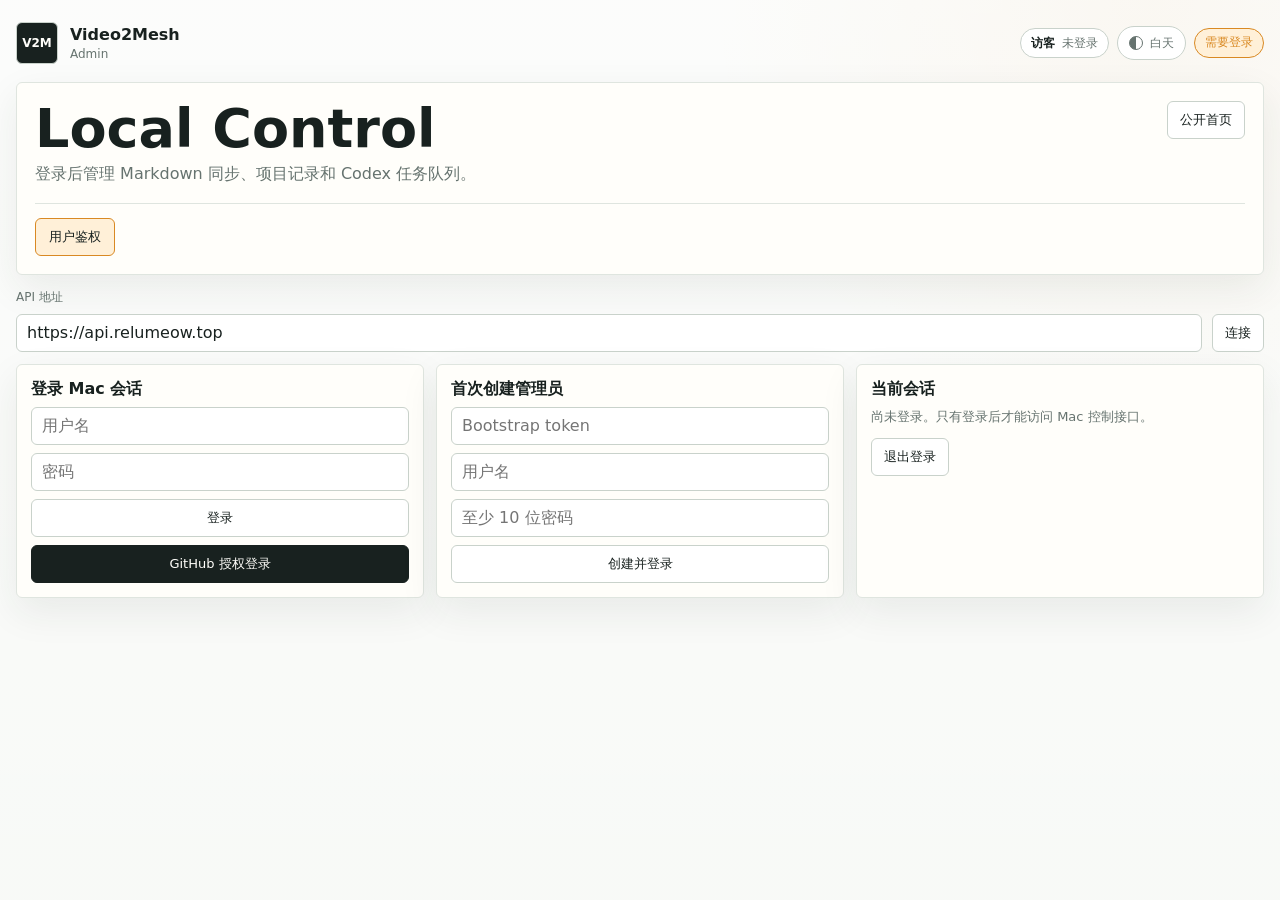
==== commit 20b36e74: "Add Video2Mesh research docs portal" ====
--- a/docs-blog/admin/index.html
+++ b/docs-blog/admin/index.html
@@ -6,6 +6,7 @@
     <meta name="robots" content="noindex,nofollow" />
     <title>Video2Mesh Admin</title>
     <meta name="description" content="Video2Mesh 管理员界面。" />
+    <link rel="icon" href="data:," />
     <script src="../theme.js"></script>
     <link rel="stylesheet" href="../styles.css" />
     <link rel="stylesheet" href="./admin.css" />
@@ -13,7 +14,7 @@
   <body class="admin-body">
     <main class="admin-shell">
       <header class="admin-topbar">
-        <a class="brand" href="https://relumeow.top/" aria-label="返回公开文档站">
+        <a class="brand" href="/video2mesh/" aria-label="返回公开文档站">
           <span class="brand-mark">V2M</span>
           <span>
             <strong>Video2Mesh</strong>
@@ -39,14 +40,14 @@
             <h1>Local Control</h1>
             <p>登录后管理 Markdown 同步、项目记录和 Codex 任务队列。</p>
           </div>
-          <a class="admin-link" href="https://relumeow.top/">公开首页</a>
+          <a class="admin-link" href="/video2mesh/">公开首页</a>
         </div>
         <nav class="admin-tabs" aria-label="管理标签">
           <button class="admin-tab active" data-admin-tab="auth" type="button" aria-selected="true">用户鉴权</button>
-          <button class="admin-tab" data-admin-tab="projects" type="button" aria-selected="false">项目记录</button>
-          <button class="admin-tab" data-admin-tab="cloud" type="button" aria-selected="false">Codex 会话</button>
-          <button class="admin-tab" data-admin-tab="tasks" type="button" aria-selected="false">Codex 队列</button>
-          <button class="admin-tab" data-admin-tab="docs" type="button" aria-selected="false">Markdown 同步</button>
+          <button class="admin-tab" data-admin-tab="projects" data-login-required type="button" aria-selected="false" hidden>项目记录</button>
+          <button class="admin-tab" data-admin-tab="cloud" data-login-required type="button" aria-selected="false" hidden>Codex 会话</button>
+          <button class="admin-tab" data-admin-tab="tasks" data-login-required type="button" aria-selected="false" hidden>Codex 队列</button>
+          <button class="admin-tab" data-admin-tab="docs" data-login-required type="button" aria-selected="false" hidden>Markdown 同步</button>
         </nav>
       </section>
 
--- a/docs-blog/styles.css
+++ b/docs-blog/styles.css
@@ -335,6 +335,7 @@
   background: var(--amber-soft);
   color: var(--ink);
 }
+.site-tab[hidden] { display: none; }
 .user-pill {
   flex: 0 1 auto;
   display: inline-flex;
@@ -430,7 +431,7 @@
   font-size: 13px;
 }
 
-.home-view, .article-view {
+.home-view, .article-view, .catalog-view {
   max-width: 1360px;
   min-width: 0;
   margin: 0 auto;
@@ -464,8 +465,219 @@
 .hero-card div { padding: 34px; align-self: end; }
 .hero-card h2 { margin: 0 0 14px; font-size: clamp(30px, 4vw, 56px); line-height: 1.02; max-width: 760px; }
 .hero-card p { margin: 0; color: var(--muted); font-size: 17px; line-height: 1.65; max-width: 740px; }
+.hero-link {
+  display: inline-flex;
+  align-items: center;
+  justify-content: center;
+  min-height: 38px;
+  margin-top: 18px;
+  border: 1px solid var(--accent);
+  border-radius: var(--radius);
+  background: var(--accent-soft);
+  color: var(--accent);
+  padding: 0 13px;
+  font-size: 13px;
+  font-weight: 700;
+  text-decoration: none;
+}
+.hero-link:hover { background: var(--surface); }
 .quick-card { padding: 24px; }
 .quick-card ol { margin: 16px 0 0; padding-left: 20px; color: var(--muted); line-height: 1.7; }
+
+.catalog-hero {
+  display: grid;
+  grid-template-columns: minmax(0, 1fr) minmax(340px, .72fr);
+  gap: 18px;
+  align-items: stretch;
+  margin-bottom: 18px;
+  border: 1px solid var(--line);
+  border-radius: var(--radius);
+  background: var(--paper);
+  box-shadow: var(--shadow);
+  overflow: hidden;
+}
+
+.catalog-hero > div {
+  display: grid;
+  align-content: end;
+  padding: clamp(28px, 4vw, 48px);
+}
+
+.catalog-hero span {
+  color: var(--accent);
+  font-size: 13px;
+  font-weight: 800;
+  text-transform: uppercase;
+  letter-spacing: .08em;
+}
+
+.catalog-hero h2 {
+  margin: 12px 0 14px;
+  font-size: clamp(32px, 5vw, 60px);
+  line-height: 1.04;
+  letter-spacing: 0;
+}
+
+.catalog-hero p {
+  max-width: 760px;
+  margin: 0;
+  color: var(--muted);
+  font-size: 17px;
+  line-height: 1.65;
+}
+
+.catalog-hero img {
+  width: 100%;
+  height: 100%;
+  min-height: 320px;
+  object-fit: contain;
+  padding: 18px;
+  border-left: 1px solid var(--line);
+  background: var(--surface-3);
+}
+
+.catalog-stage-grid {
+  display: grid;
+  grid-template-columns: repeat(3, minmax(0, 1fr));
+  gap: 14px;
+  margin-bottom: 20px;
+}
+
+.catalog-stage-card {
+  display: grid;
+  grid-template-rows: 150px minmax(0, 1fr);
+  min-height: 360px;
+  border: 1px solid var(--line);
+  border-radius: var(--radius);
+  background: var(--surface);
+  color: inherit;
+  text-decoration: none;
+  overflow: hidden;
+  box-shadow: 0 8px 24px rgba(34, 45, 41, 0.04);
+}
+
+.catalog-stage-card:hover {
+  border-color: var(--accent);
+  transform: translateY(-1px);
+  transition: transform .18s ease, border-color .18s ease;
+}
+
+.catalog-stage-card img {
+  width: 100%;
+  height: 100%;
+  object-fit: contain;
+  padding: 12px;
+  background: var(--surface-3);
+  border-bottom: 1px solid var(--line);
+}
+
+.catalog-stage-card div {
+  display: flex;
+  flex-direction: column;
+  gap: 10px;
+  min-width: 0;
+  padding: 16px;
+}
+
+.catalog-stage-card span {
+  width: fit-content;
+  border: 1px solid var(--line);
+  border-radius: 999px;
+  background: var(--accent-soft);
+  color: var(--accent);
+  padding: 3px 8px;
+  font-size: 12px;
+  font-weight: 800;
+}
+
+.catalog-stage-card h3 {
+  margin: 0;
+  font-size: 21px;
+  line-height: 1.25;
+}
+
+.catalog-stage-card p {
+  margin: 0;
+  color: var(--muted);
+  font-size: 14px;
+  line-height: 1.55;
+}
+
+.catalog-stage-card footer {
+  display: flex;
+  flex-wrap: wrap;
+  gap: 6px;
+  margin-top: auto;
+}
+
+.catalog-stage-card small {
+  border: 1px solid var(--line);
+  border-radius: 999px;
+  background: var(--surface-2);
+  color: var(--muted);
+  padding: 4px 8px;
+  font-size: 12px;
+}
+
+.catalog-directory {
+  border: 1px solid var(--line);
+  border-radius: var(--radius);
+  background: var(--surface);
+  padding: 18px;
+  box-shadow: 0 8px 24px rgba(34, 45, 41, 0.035);
+}
+
+.catalog-directory header {
+  display: flex;
+  align-items: baseline;
+  justify-content: space-between;
+  gap: 12px;
+  margin-bottom: 12px;
+}
+
+.catalog-directory h2 {
+  margin: 0;
+  font-size: 20px;
+}
+
+.catalog-directory header span {
+  color: var(--muted);
+  font-size: 13px;
+}
+
+.catalog-doc-list {
+  display: grid;
+  grid-template-columns: repeat(2, minmax(0, 1fr));
+  gap: 10px;
+}
+
+.catalog-doc-list a {
+  display: grid;
+  gap: 5px;
+  min-height: 86px;
+  border: 1px solid var(--line);
+  border-radius: var(--radius);
+  background: var(--surface-2);
+  padding: 13px;
+  color: inherit;
+  text-decoration: none;
+}
+
+.catalog-doc-list a:hover {
+  border-color: var(--accent);
+  background: var(--accent-soft);
+}
+
+.catalog-doc-list strong {
+  font-size: 15px;
+  line-height: 1.35;
+}
+
+.catalog-doc-list span {
+  color: var(--muted);
+  font-size: 13px;
+  line-height: 1.45;
+}
 
 .insight-panel {
   display: grid;
@@ -701,6 +913,96 @@
   border-bottom: 1px solid var(--line);
   min-width: 0;
 }
+
+.feedback-panel {
+  margin-top: 30px;
+  padding-top: 24px;
+  border-top: 1px solid var(--line);
+}
+
+.feedback-grid {
+  display: grid;
+  grid-template-columns: repeat(2, minmax(0, 1fr));
+  gap: 14px;
+}
+
+.feedback-form {
+  display: grid;
+  gap: 10px;
+  border: 1px solid var(--line);
+  border-radius: var(--radius);
+  background: var(--surface-2);
+  padding: 14px;
+}
+
+.feedback-form h2,
+.feedback-lists h2 {
+  margin: 0;
+  font-size: 14px;
+}
+
+.feedback-form input,
+.feedback-form textarea {
+  width: 100%;
+  border: 1px solid var(--line-strong);
+  border-radius: var(--radius);
+  background: var(--surface);
+  color: var(--ink);
+  padding: 9px 10px;
+  resize: vertical;
+}
+
+.feedback-form button {
+  min-height: 36px;
+  border: 0;
+  border-radius: var(--radius);
+  background: var(--ink);
+  color: var(--paper);
+}
+
+.feedback-status {
+  min-height: 20px;
+  margin: 12px 0;
+  color: var(--muted);
+  font-size: 13px;
+}
+
+.feedback-lists {
+  display: grid;
+  grid-template-columns: repeat(2, minmax(0, 1fr));
+  gap: 14px;
+}
+
+.feedback-list {
+  display: grid;
+  gap: 10px;
+}
+
+.feedback-item {
+  border: 1px solid var(--line);
+  border-radius: var(--radius);
+  background: var(--surface);
+  padding: 12px;
+}
+
+.feedback-item header {
+  display: flex;
+  justify-content: space-between;
+  gap: 10px;
+  color: var(--muted);
+  font-size: 12px;
+}
+
+.feedback-item header strong { color: var(--ink); }
+.feedback-item blockquote {
+  margin: 10px 0 0;
+  padding: 8px 10px;
+  border-left: 3px solid var(--amber);
+  background: var(--amber-soft);
+  color: var(--muted);
+}
+.feedback-item p { margin: 10px 0 0; white-space: pre-wrap; }
+.feedback-empty { color: var(--muted); font-size: 13px; }
 .action-group { display: flex; align-items: center; gap: 8px; flex-wrap: wrap; }
 .article-actions button:hover,
 .editor-toolbar button:hover { border-color: var(--accent); background: var(--accent-soft); }
@@ -909,12 +1211,18 @@
   .topbar { display: grid; }
   .search-wrap { min-width: 0; }
   .feature-row { grid-template-columns: 1fr; }
+  .catalog-hero { grid-template-columns: 1fr; }
+  .catalog-hero img { min-height: 220px; border-left: 0; border-top: 1px solid var(--line); }
+  .catalog-stage-grid { grid-template-columns: repeat(2, minmax(0, 1fr)); }
+  .catalog-doc-list { grid-template-columns: 1fr; }
   .insight-panel { grid-template-columns: 1fr; }
   .doc-grid { grid-template-columns: repeat(2, minmax(0, 1fr)); }
   .article-layout { grid-template-columns: 1fr; }
   .toc-panel { position: static; max-height: none; }
   .editor-grid { grid-template-columns: 1fr; }
   .editor-grid textarea { border-right: 0; border-bottom: 1px solid var(--line); }
+  .feedback-grid,
+  .feedback-lists { grid-template-columns: 1fr; }
 }
 
 @media (max-width: 720px) {
@@ -923,6 +1231,9 @@
   .hero-card { grid-template-columns: 1fr; }
   .hero-card img { min-height: 180px; border-right: 0; border-bottom: 1px solid var(--line); }
   .hero-card div { padding: 22px; }
+  .catalog-stage-grid { grid-template-columns: 1fr; }
+  .catalog-stage-card { grid-template-rows: 130px minmax(0, 1fr); min-height: 0; }
+  .catalog-directory header { display: grid; }
   .doc-grid { grid-template-columns: 1fr; }
   .toolbar { display: grid; }
   .stats-strip, .path-grid { grid-template-columns: 1fr; }
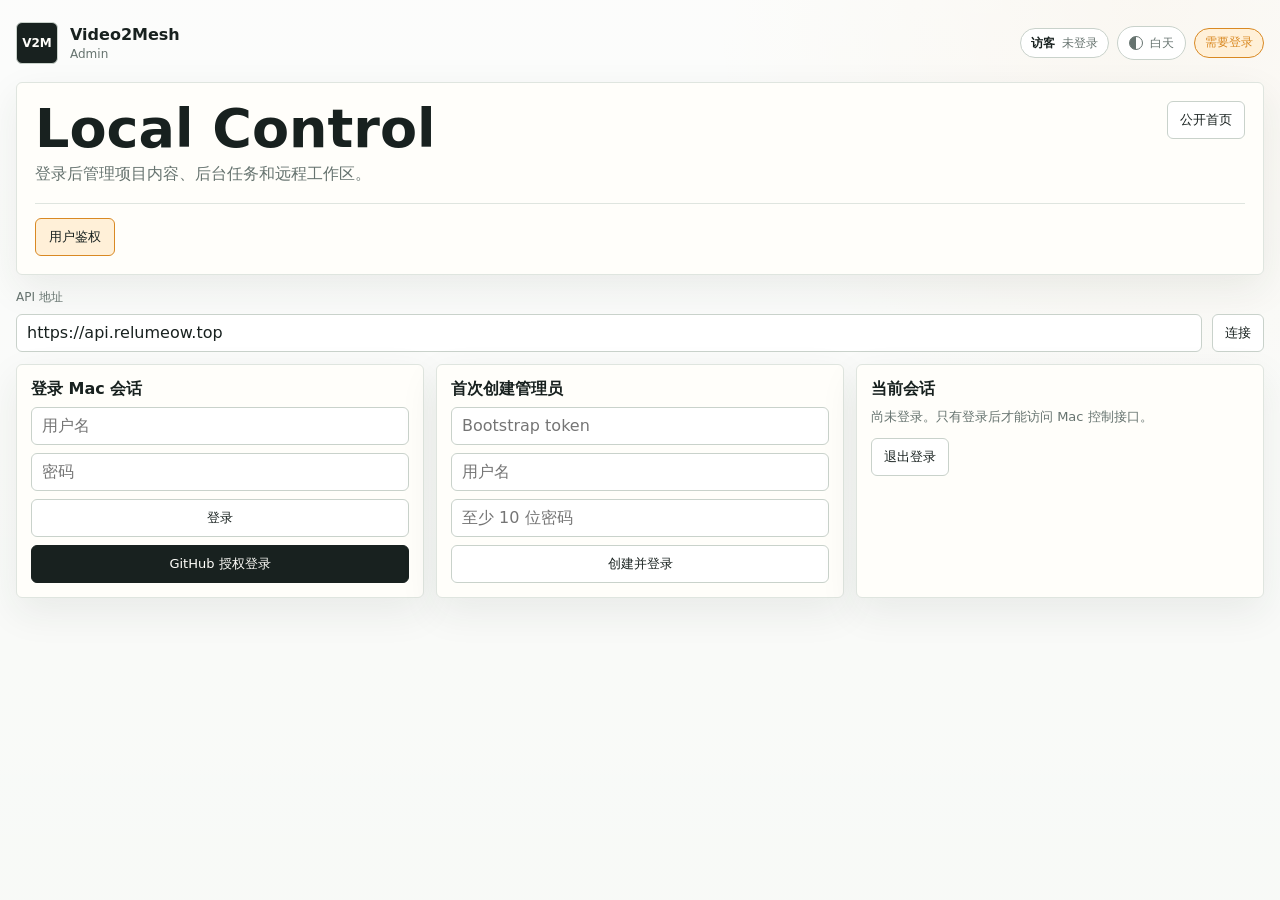
==== commit c330853c: "Tighten Video2Mesh portal permissions" ====
--- a/docs-blog/admin/index.html
+++ b/docs-blog/admin/index.html
@@ -38,7 +38,7 @@
         <div class="admin-heading">
           <div>
             <h1>Local Control</h1>
-            <p>登录后管理 Markdown 同步、项目记录和 Codex 任务队列。</p>
+            <p>登录后管理项目内容、后台任务和远程工作区。</p>
           </div>
           <a class="admin-link" href="/video2mesh/">公开首页</a>
         </div>
--- a/docs-blog/styles.css
+++ b/docs-blog/styles.css
@@ -291,7 +291,7 @@
 
 .mini-list a:hover { color: var(--accent); }
 
-.main { min-width: 0; padding: 24px 28px 54px; }
+.main { min-width: 0; overflow-x: hidden; padding: 24px 28px 54px; }
 .site-navbar {
   position: sticky;
   top: 0;
@@ -654,6 +654,7 @@
 .catalog-doc-list a {
   display: grid;
   gap: 5px;
+  min-width: 0;
   min-height: 86px;
   border: 1px solid var(--line);
   border-radius: var(--radius);
@@ -669,14 +670,18 @@
 }
 
 .catalog-doc-list strong {
+  min-width: 0;
   font-size: 15px;
   line-height: 1.35;
+  overflow-wrap: anywhere;
 }
 
 .catalog-doc-list span {
+  min-width: 0;
   color: var(--muted);
   font-size: 13px;
   line-height: 1.45;
+  overflow-wrap: anywhere;
 }
 
 .insight-panel {
